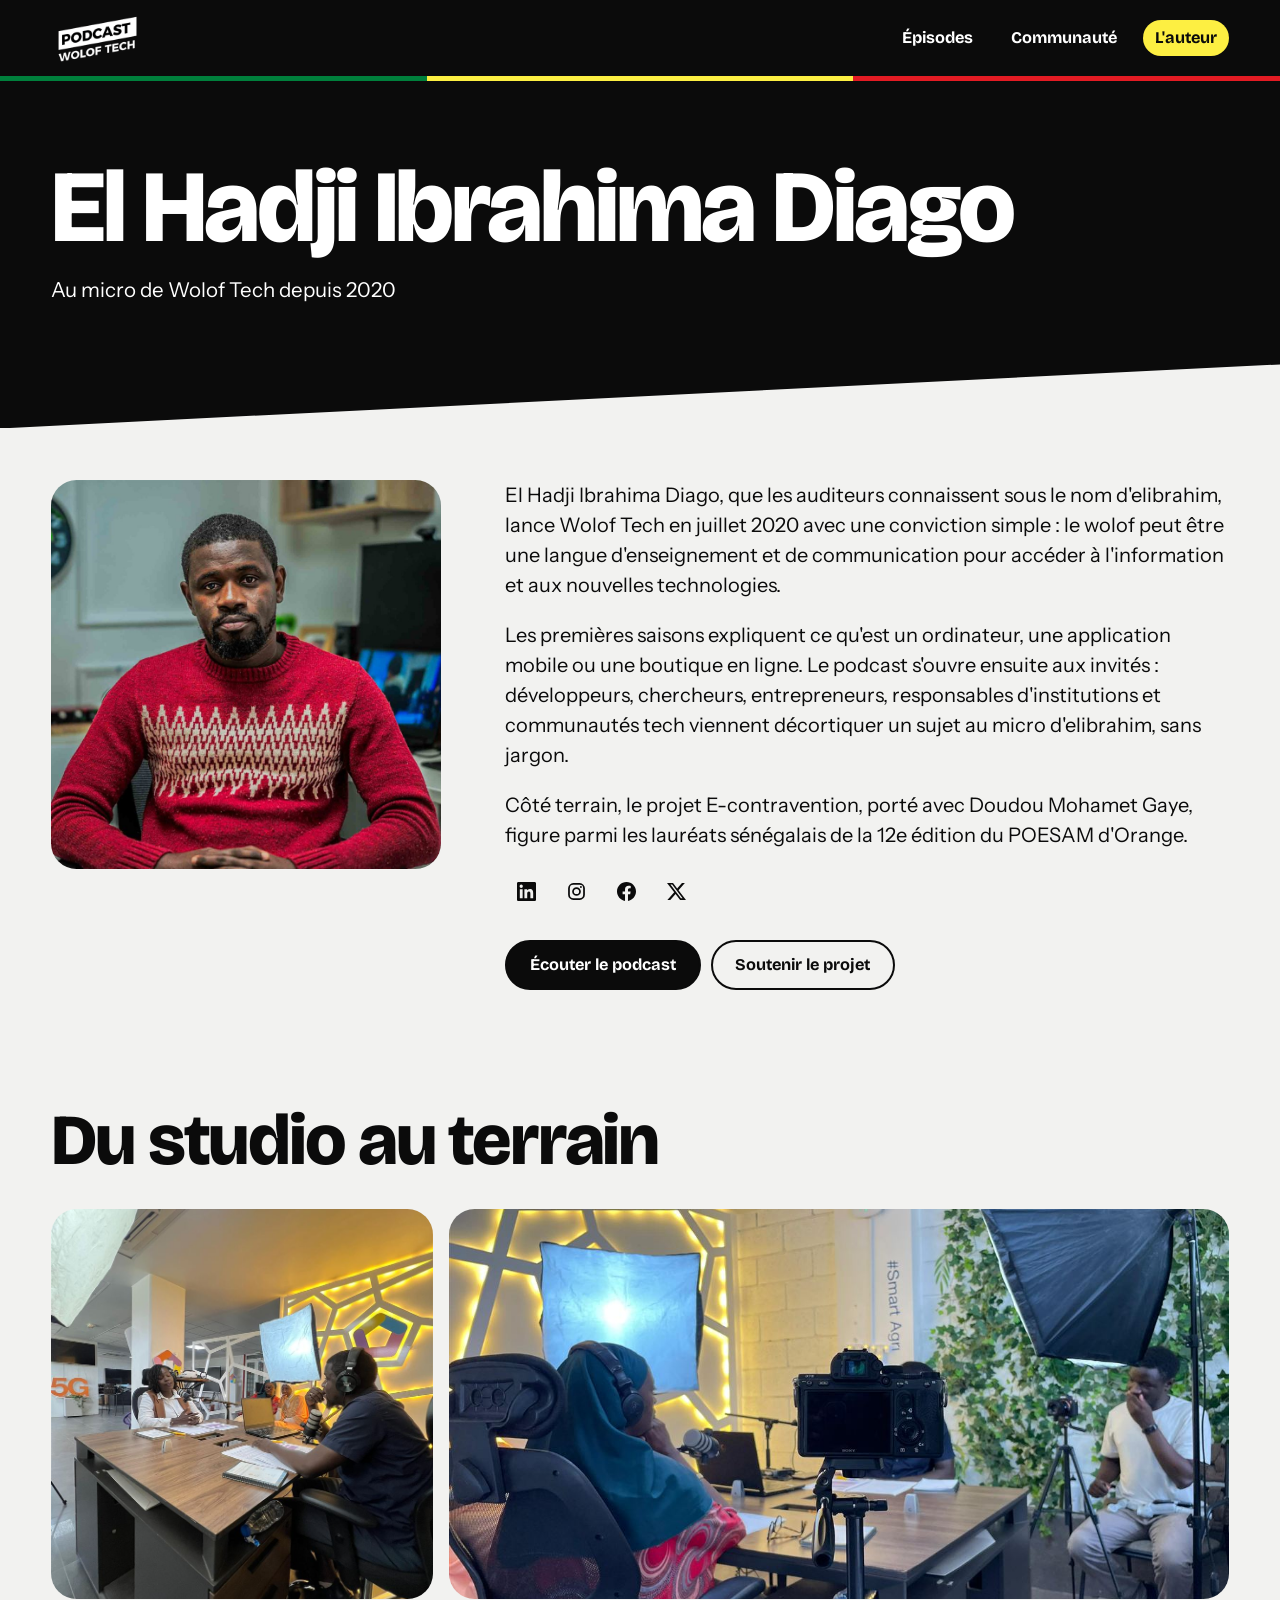
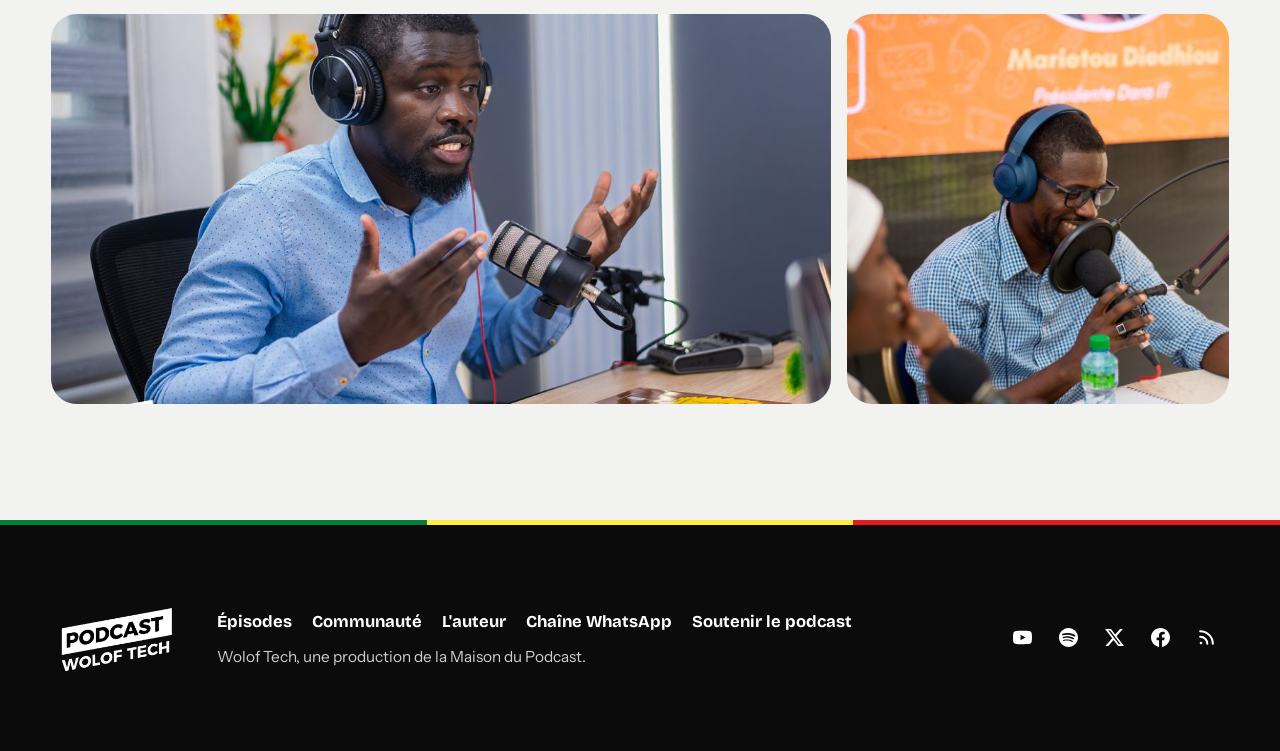
==== a-propos.html @ 33818857 "Premiere version du site Wolof Tech" ====
<!doctype html>
<html lang="fr">
<head>
<meta charset="utf-8">
<meta name="viewport" content="width=device-width, initial-scale=1">
<title>L'auteur | Wolof Tech</title>
<meta name="description" content="Le parcours d'El Hadji Ibrahima Diago, au micro de Wolof Tech depuis 2020.">
<meta name="theme-color" content="#0b0b0b">
<link rel="icon" type="image/png" href="assets/favicon.png">
<link rel="alternate" type="application/rss+xml" title="Wolof Tech" href="https://anchor.fm/s/2d912044/podcast/rss">
<link rel="preconnect" href="https://fonts.googleapis.com">
<link rel="preconnect" href="https://fonts.gstatic.com" crossorigin>
<link href="https://fonts.googleapis.com/css2?family=Bricolage+Grotesque:opsz,wght@12..96,500;12..96,700;12..96,800&family=Instrument+Sans:wght@400;500;600&display=swap" rel="stylesheet">
<link rel="stylesheet" href="assets/style.css">
</head>
<body data-page="auteur">
<div id="head"></div>
<main id="main"></main>
<div id="foot"></div>
<script src="data/episodes.js"></script>
<script src="data/saisons.js"></script>
<script src="data/invites.js"></script>
<script src="data/site.js"></script>
<script src="assets/app.js"></script>
</body>
</html>
---- assets/style.css ----
:root {
  --wine: #2a0b09;
  --wine-2: #3b1210;
  --wine-3: #5c2320;
  --red: #96180f;
  --saffron: #ffb400;
  --white: #fffdf9;
  --soft: #e3cdc6;
  --ink: #1d0706;
  --head: 'Bricolage Grotesque', 'Segoe UI', sans-serif;
  --text: 'Instrument Sans', 'Segoe UI', sans-serif;
  --gutter: clamp(16px, 4vw, 56px);
  --slant: clamp(24px, 5vw, 76px);
  --bar: 84px;
}

*, *::before, *::after { box-sizing: border-box; }
html { -webkit-text-size-adjust: 100%; scrollbar-color: var(--wine-3) var(--wine); }
body { margin: 0; background: var(--wine); color: var(--white); font: 400 1.0625rem/1.55 var(--text); overflow-x: hidden; }
body.has-player { padding-bottom: var(--bar); }
img { max-width: 100%; height: auto; display: block; }
a { color: inherit; }
button { font: inherit; color: inherit; cursor: pointer; }
p { margin: 0 0 1em; }
h1, h2, h3 { font-family: var(--head); margin: 0; font-weight: 800; letter-spacing: -0.03em; line-height: 0.98; text-wrap: balance; }
h1 { font-size: clamp(3rem, 10vw, 8.5rem); }
h2 { font-size: clamp(2.1rem, 5.6vw, 4.6rem); }
h3 { font-size: 1.2rem; font-weight: 700; letter-spacing: -0.015em; line-height: 1.15; text-wrap: pretty; }
:focus-visible { outline: 3px solid var(--saffron); outline-offset: 3px; }
.on-saffron :focus-visible { outline-color: var(--ink); }

.wrap { width: min(1320px, 100%); margin-inline: auto; padding-inline: var(--gutter); }
.block { padding-block: clamp(56px, 9vw, 120px); }
.soft { color: var(--soft); }
.visually-hidden { position: absolute; width: 1px; height: 1px; overflow: hidden; clip-path: inset(50%); white-space: nowrap; }
.skip { position: absolute; left: -999px; top: 0; background: var(--saffron); color: var(--ink); padding: 10px 16px; z-index: 60; }
.skip:focus { left: 8px; top: 8px; }
.tag { display: inline-block; padding: 0.2em 0.55em; border-radius: 4px; background: var(--saffron); color: var(--ink); font: 700 0.88rem/1.3 var(--head); text-decoration: none; }
a.tag:hover { background: var(--white); }
.tags { display: flex; flex-wrap: wrap; gap: 6px; }

.btn { display: inline-flex; align-items: center; justify-content: center; gap: 0.55em; min-height: 50px; padding: 0.5em 1.4em; border: 2px solid currentColor; border-radius: 999px; background: none; color: inherit; font: 700 1.02rem/1.1 var(--head); text-decoration: none; transition: background-color .18s, color .18s, border-color .18s; }
.btn:hover { background: var(--white); border-color: var(--white); color: var(--ink); }
.btn svg { width: 1.2em; height: 1.2em; flex: none; }
.btn-main { background: var(--saffron); border-color: var(--saffron); color: var(--ink); }
.btn-dark { background: var(--ink); border-color: var(--ink); color: var(--white); }
.btn-dark:hover { background: var(--red); border-color: var(--red); color: var(--white); }
.btn-row { display: flex; flex-wrap: wrap; gap: 10px; }

/* En-tête */
#head { display: contents; }
.site-head { position: sticky; top: 0; z-index: 30; background: var(--wine); }
.site-head .wrap { display: flex; align-items: center; justify-content: space-between; gap: 12px; min-height: 76px; }
.brand { flex: none; width: 92px; margin-block: -8px; }
.nav { display: flex; align-items: center; gap: clamp(2px, 1.5vw, 14px); }
.nav a { padding: 10px 12px; border-radius: 999px; font: 700 1.02rem/1 var(--head); text-decoration: none; transition: background-color .18s, color .18s; }
.nav a:hover { background: var(--white); color: var(--ink); }
.nav a[aria-current='page'] { background: var(--saffron); color: var(--ink); }

/* Accueil : texte à gauche, studio entier sur une plaque inclinée comme le bandeau du logo */
.hero { padding-block: clamp(26px, 4vw, 54px) clamp(96px, 10vw, 130px); overflow-x: clip; }
.hero .wrap { display: grid; grid-template-columns: minmax(0, 0.8fr) minmax(0, 1fr); gap: clamp(28px, 4vw, 64px); align-items: center; }
.hero h1 { font-size: clamp(3rem, 7.2vw, 6.6rem); }
.hero h1 em { font-style: normal; color: var(--saffron); }
.hero .lead { max-width: 30em; margin: clamp(14px, 1.8vw, 24px) 0 clamp(20px, 2.4vw, 30px); font-size: clamp(1.05rem, 1.5vw, 1.25rem); line-height: 1.42; color: var(--soft); }
.stage { position: relative; margin-bottom: 62px; }
.stage::before { content: ''; position: absolute; inset: -3% -2% -5% -3%; background: var(--saffron); border-radius: clamp(18px, 2.4vw, 34px); transform: rotate(-3.5deg); }
.stage > img { position: relative; width: 100%; aspect-ratio: 3 / 2; border-radius: clamp(16px, 2vw, 28px); }
.stage .topics { position: absolute; top: 14px; right: 14px; display: flex; flex-direction: column; align-items: flex-end; gap: 6px; }
.stage .topics span { padding: 0.3em 0.8em; border-radius: 999px; background: var(--ink); font: 600 0.88rem/1.2 var(--text); }
.stage .topics span:first-child { background: var(--saffron); color: var(--ink); }
.pill { position: absolute; right: -6px; bottom: -44px; display: flex; align-items: center; gap: 12px; width: min(330px, 62%); padding: 9px 20px 9px 9px; border-radius: 999px; background: var(--white); color: var(--ink); box-shadow: 0 14px 34px rgba(0, 0, 0, 0.35); }
.pill .play-big { width: 56px; height: 56px; background: var(--red); color: var(--white); }
.pill .play-big:hover { background: var(--ink); }
.pill .play-big svg { width: 22px; height: 22px; }
.pill .wave { flex: 1; min-width: 0; height: 40px; }
.pill .wave .bars { color: rgba(29, 7, 6, 0.28); }
.pill .wave .bars.on { color: var(--red); }
.guest-card { position: absolute; left: -10px; bottom: -58px; display: flex; align-items: center; gap: 12px; width: min(290px, 56%); padding: 10px 16px 10px 10px; border-radius: 18px; background: var(--white); color: var(--ink); box-shadow: 0 14px 34px rgba(0, 0, 0, 0.35); text-decoration: none; }
.guest-card img { flex: none; width: 58px; height: 58px; border-radius: 50%; object-fit: cover; }
.guest-card b { display: block; font: 800 1.04rem/1.15 var(--head); letter-spacing: -0.015em; }
.guest-card span { display: block; font-size: 0.88rem; line-height: 1.25; color: #5a3b36; }
.guest-card u { color: var(--red); font-size: 0.88rem; font-weight: 600; }

/* Barre des plateformes */
.platforms { position: relative; z-index: 2; margin-top: -58px; display: flex; flex-wrap: wrap; align-items: center; justify-content: space-between; gap: 10px 28px; padding: 16px clamp(18px, 3vw, 36px); border-radius: 22px; background: var(--white); color: var(--ink); box-shadow: 0 18px 40px rgba(0, 0, 0, 0.3); }
.platforms p { margin: 0; font: 700 1.08rem/1.2 var(--head); letter-spacing: -0.01em; }
.platforms div { display: flex; flex-wrap: wrap; gap: 4px clamp(10px, 2.4vw, 30px); }
.platforms a { display: inline-flex; align-items: center; gap: 0.5em; min-height: 44px; padding-inline: 8px; border-radius: 10px; font: 700 1.05rem/1 var(--head); text-decoration: none; transition: color .15s; }
.platforms a:hover { color: var(--red); }
.platforms svg { width: 1.3em; height: 1.3em; }

/* Dernier épisode : teaser vertical et détails */
.latest { display: grid; grid-template-columns: minmax(200px, 300px) minmax(0, 1fr); gap: clamp(24px, 5vw, 70px); align-items: center; }
.latest.wide { grid-template-columns: minmax(0, 1.1fr) minmax(0, 1fr); }
.latest h2 { font-size: clamp(1.9rem, 4.2vw, 3.5rem); margin-top: 8px; }
.latest .kicker { color: var(--saffron); font-weight: 600; }
.latest p.sum { max-width: 36em; margin: 16px 0 0; color: var(--soft); }
.latest .tags { margin-top: 16px; }
.latest .btn-row { margin-top: 24px; }
.latest .wave { margin-top: 22px; max-width: 620px; }
.teaser { position: relative; overflow: hidden; border-radius: clamp(16px, 2vw, 26px); background: #000; aspect-ratio: 9 / 16; box-shadow: 14px 14px 0 var(--red); }
.latest.wide .teaser { aspect-ratio: 16 / 9; }
.teaser iframe, .teaser > button { position: absolute; inset: 0; width: 100%; height: 100%; border: 0; padding: 0; background: none; }
.teaser img { width: 100%; height: 100%; object-fit: cover; transition: transform .35s; }
.teaser > button:hover img { transform: scale(1.04); }
.teaser .play-big { position: absolute; left: 50%; top: 50%; margin: -34px 0 0 -34px; }
.teaser .badge { position: absolute; left: 12px; top: 12px; padding: 0.25em 0.7em; border-radius: 999px; background: var(--saffron); color: var(--ink); font: 700 0.9rem/1.3 var(--head); }

/* Cartes vidéo, avec la miniature YouTube */
.thumb { position: relative; display: block; width: 100%; aspect-ratio: 16 / 9; padding: 0; border: 0; overflow: hidden; border-radius: clamp(12px, 1.4vw, 18px); background: var(--wine-2); }
.thumb img { width: 100%; height: 100%; object-fit: cover; transition: transform .3s; }
.thumb:hover img { transform: scale(1.05); }
/* Le bouton reste dans un coin pour ne pas cacher le titre incrusté dans la miniature */
.thumb .go { position: absolute; left: 10px; bottom: 10px; display: grid; place-items: center; width: 48px; height: 48px; border-radius: 50%; background: var(--saffron); color: var(--ink); transition: transform .18s; }
.thumb:hover .go { transform: scale(1.1); }
.thumb .go svg { width: 20px; height: 20px; fill: currentColor; margin-left: 2px; }
.thumb .dur { position: absolute; right: 8px; bottom: 8px; padding: 2px 7px; border-radius: 5px; background: rgba(29, 7, 6, 0.88); color: var(--white); font-size: 0.84rem; font-weight: 600; font-variant-numeric: tabular-nums; }
.vid-grid { display: grid; grid-template-columns: repeat(auto-fill, minmax(min(100%, 340px), 1fr)); gap: 32px clamp(14px, 2vw, 24px); }
.vid-card { display: flex; flex-direction: column; min-width: 0; }
.vid-card .where { margin-top: 13px; color: var(--saffron); font-size: 0.93rem; font-weight: 600; }
.vid-card h3 { margin-top: 3px; }
.vid-card h3 a { text-decoration: none; }
.vid-card h3 a:hover { text-decoration: underline; }
.vid-card .foot { display: flex; align-items: center; justify-content: space-between; gap: 10px; margin-top: 8px; color: var(--soft); font-size: 0.97rem; }
.mini { flex: none; display: grid; place-items: center; width: 44px; height: 44px; border: 2px solid var(--wine-3); border-radius: 50%; background: none; color: var(--white); transition: background-color .15s, color .15s, border-color .15s; }
.mini:hover, .mini[data-state='true'] { background: var(--saffron); border-color: var(--saffron); color: var(--ink); }
.mini svg { width: 16px; height: 16px; fill: currentColor; }
.mini-label { display: inline-flex; align-items: center; gap: 8px; font-size: 0.93rem; }

/* Diaporama de photos */
.gallery-head { display: flex; flex-wrap: wrap; align-items: end; justify-content: space-between; gap: 16px; margin-bottom: clamp(20px, 3vw, 34px); }
.arrows { display: flex; gap: 8px; }
.arrow { display: grid; place-items: center; width: 54px; height: 54px; border: 2px solid currentColor; border-radius: 50%; background: none; color: inherit; transition: background-color .15s, color .15s, opacity .15s; }
.arrow:hover:not(:disabled) { background: var(--ink); color: var(--saffron); border-color: var(--ink); }
.arrow:disabled { opacity: 0.32; cursor: default; }
.arrow svg { width: 22px; height: 22px; }
.track { display: flex; gap: clamp(8px, 1.2vw, 16px); overflow-x: auto; scroll-snap-type: x mandatory; scroll-behavior: smooth; scrollbar-width: none; padding-inline: max(var(--gutter), calc((100vw - 1320px) / 2 + var(--gutter))); scroll-padding-inline: max(var(--gutter), calc((100vw - 1320px) / 2 + var(--gutter))); }
.track::-webkit-scrollbar { display: none; }
.track img { flex: none; height: clamp(260px, 36vw, 480px); width: auto; border-radius: clamp(14px, 2vw, 26px); scroll-snap-align: start; background: rgba(29, 7, 6, 0.12); }

/* Bandeau sombre pour s'abonner */
.join { display: grid; grid-template-columns: minmax(0, 1.15fr) minmax(0, 0.85fr); align-items: stretch; overflow: hidden; border-radius: clamp(20px, 3vw, 38px); background: var(--ink); }
.join .txt { padding: clamp(28px, 5vw, 66px); }
.join h2 { font-size: clamp(1.9rem, 4.2vw, 3.5rem); }
.join p { margin: 14px 0 24px; color: var(--soft); max-width: 30em; }
.join img { width: 100%; height: 100%; object-fit: cover; object-position: 50% 25%; min-height: 240px; }

/* Fenêtre vidéo */
.watch { width: min(1100px, 94vw); padding: 0; border: 0; border-radius: 16px; background: #000; color: var(--white); overflow: visible; }
.watch.tall { width: min(400px, 90vw); }
.watch::backdrop { background: rgba(29, 7, 6, 0.86); }
.watch .frame { aspect-ratio: 16 / 9; border-radius: 16px; overflow: hidden; }
.watch.tall .frame { aspect-ratio: 9 / 16; max-height: 84vh; margin-inline: auto; }
.watch iframe { display: block; width: 100%; height: 100%; border: 0; }
.watch .shut { position: absolute; right: 8px; top: -56px; display: grid; place-items: center; width: 48px; height: 48px; border: 0; border-radius: 50%; background: var(--saffron); color: var(--ink); }
.watch .shut svg { width: 20px; height: 20px; }

.now { display: grid; grid-template-columns: auto minmax(0, 1fr); gap: 10px 18px; align-items: center; }
.now .play-big { grid-row: span 2; }
.now a { font: 700 clamp(1.02rem, 1.8vw, 1.25rem)/1.2 var(--head); letter-spacing: -0.01em; text-decoration: none; text-wrap: pretty; }
.now a:hover { text-decoration: underline; }
.now small { display: block; margin-bottom: 3px; color: var(--saffron); font: 600 0.95rem/1.2 var(--text); }

.play-big { display: grid; place-items: center; width: 68px; height: 68px; flex: none; border: 0; border-radius: 50%; background: var(--saffron); color: var(--ink); transition: background-color .18s, transform .18s; }
.play-big:hover { background: var(--white); transform: scale(1.06); }
.play-big svg { width: 28px; height: 28px; fill: currentColor; }

/* Onde sonore : elle sert de barre de lecture */
.wave { position: relative; height: 54px; width: 100%; }
.wave .bars { position: absolute; inset: 0; display: flex; align-items: center; gap: 2px; color: rgba(255, 253, 249, 0.36); }
.wave .bars.on { color: var(--saffron); clip-path: inset(0 100% 0 0); }
.wave i { flex: 1 1 0; min-width: 1px; border-radius: 2px; background: currentColor; height: var(--h); }
.wave input { position: absolute; inset: 0; width: 100%; height: 100%; margin: 0; opacity: 0; cursor: pointer; }
.wave:has(input:focus-visible) { outline: 3px solid var(--saffron); outline-offset: 3px; }
.wave.playing .bars i { animation: pulse 1.1s ease-in-out infinite alternate; animation-delay: calc(var(--i) * -70ms); }
@keyframes pulse { to { transform: scaleY(0.72); } }

/* Bloc safran */
.on-saffron { background: var(--saffron); color: var(--ink); }
.facts { padding-block: clamp(56px, 8vw, 100px) clamp(30px, 4vw, 50px); }
.facts .count { max-width: 15em; font: 800 clamp(2.3rem, 7vw, 6rem)/0.98 var(--head); letter-spacing: -0.035em; text-wrap: balance; margin: 0; }
.facts .why { max-width: 38em; margin: clamp(22px, 3vw, 36px) 0 0; font-size: clamp(1.1rem, 1.8vw, 1.32rem); line-height: 1.4; font-weight: 500; }

/* Grille de photos du studio */
.mosaic { display: grid; grid-template-columns: repeat(12, minmax(0, 1fr)); gap: clamp(8px, 1.2vw, 16px); }
.mosaic img { width: 100%; height: 100%; object-fit: cover; border-radius: clamp(14px, 2vw, 28px); background: var(--wine-2); }
.mosaic .a { grid-column: span 7; aspect-ratio: 3 / 2; }
.mosaic .b { grid-column: span 5; aspect-ratio: 5 / 4.28; }
.mosaic .c { grid-column: span 4; aspect-ratio: 1; }
.mosaic .d { grid-column: span 8; aspect-ratio: 2 / 1; }
.pull-up { margin-top: calc(-1 * clamp(40px, 7vw, 90px)); position: relative; }

.head-row { display: flex; flex-wrap: wrap; align-items: end; justify-content: space-between; gap: 18px; margin-bottom: clamp(26px, 4vw, 48px); }

/* Cartes d'épisodes */
.ep-grid { display: grid; grid-template-columns: repeat(auto-fill, minmax(min(100%, 270px), 1fr)); gap: 34px clamp(14px, 2vw, 24px); }
.ep-card { position: relative; display: flex; flex-direction: column; min-width: 0; }
.ep-card .cover { position: relative; overflow: hidden; border-radius: clamp(12px, 1.6vw, 22px); background: var(--wine-2); }
.ep-card .cover img { width: 100%; aspect-ratio: 1; object-fit: cover; transition: transform .35s; }
.ep-card:hover .cover img { transform: scale(1.04); }
.ep-card .play-big { position: absolute; right: 12px; bottom: 12px; z-index: 2; width: 54px; height: 54px; }
.ep-card .play-big svg { width: 22px; height: 22px; }
.ep-card .where { margin-top: 13px; color: var(--saffron); font-size: 0.93rem; font-weight: 600; }
.ep-card h3 { margin-top: 3px; }
.ep-card h3 a { text-decoration: none; }
.ep-card h3 a::after { content: ''; position: absolute; inset: 0; }
.ep-card h3 a:hover { text-decoration: underline; }
.ep-card .who { margin: 7px 0 0; color: var(--soft); font-size: 0.97rem; }

/* Index des saisons */
.index { display: grid; grid-template-columns: repeat(2, minmax(0, 1fr)); column-gap: clamp(24px, 5vw, 72px); list-style: none; margin: 0; padding: 0; }
.index a { display: grid; grid-template-columns: 2.1em minmax(0, 1fr) auto; gap: 14px; align-items: baseline; padding-block: 15px; border-top: 2px solid var(--wine-3); text-decoration: none; transition: color .15s, padding-left .15s; }
.index a:hover { color: var(--saffron); padding-left: 8px; }
.index b { font: 800 clamp(1.5rem, 3vw, 2.3rem)/1 var(--head); color: var(--saffron); letter-spacing: -0.03em; }
.index .t { font: 700 clamp(1.05rem, 1.7vw, 1.3rem)/1.15 var(--head); letter-spacing: -0.015em; }
.index .n { color: var(--soft); font-size: 0.93rem; white-space: nowrap; }

/* Deux colonnes photo et texte */
.duo { display: grid; grid-template-columns: repeat(2, minmax(0, 1fr)); gap: clamp(26px, 5vw, 76px); align-items: center; }
.duo .photo { width: 100%; aspect-ratio: 5 / 4; object-fit: cover; border-radius: clamp(14px, 2vw, 28px); background: var(--wine-2); }
.duo h2 { margin-bottom: 0.45em; }
.chips { display: flex; flex-wrap: wrap; gap: 8px; }
.chip { display: inline-flex; align-items: center; gap: 0.45em; min-height: 42px; padding: 0.3em 0.95em; border: 2px solid var(--wine-3); border-radius: 999px; background: none; color: var(--white); font: 600 0.94rem/1.15 var(--text); text-decoration: none; transition: background-color .15s, border-color .15s, color .15s; }
.chip:hover { border-color: var(--saffron); }
.chip[aria-pressed='true'] { background: var(--saffron); border-color: var(--saffron); color: var(--ink); }
.chip small { font-size: 0.85em; opacity: 0.78; }
.duo .chips { margin-block: 20px 26px; }

/* Bloc blanc, comme le bandeau du logo */
.listen { background: var(--white); color: var(--ink); }
.listen .wrap { display: flex; flex-wrap: wrap; align-items: center; justify-content: space-between; gap: 22px; padding-block: clamp(38px, 6vw, 72px); }
.listen .btn:hover { background: var(--ink); border-color: var(--ink); color: var(--white); }

/* Pages intérieures */
.page-hero { position: relative; isolation: isolate; background: var(--red); clip-path: polygon(0 0, 100% 0, 100% calc(100% - var(--slant)), 0 100%); }
.page-hero .wrap { padding-block: clamp(36px, 6vw, 80px) calc(var(--slant) + clamp(30px, 5vw, 60px)); }
.page-hero h1 { font-size: clamp(2.6rem, 8vw, 6.6rem); max-width: 11em; }
.page-hero .lead { max-width: 34em; margin: 1.1rem 0 0; font-size: clamp(1.08rem, 1.7vw, 1.28rem); line-height: 1.4; }
.page-hero.with-photo > img { position: absolute; inset: 0; width: 100%; height: 100%; object-fit: cover; z-index: -2; }
.page-hero.with-photo::before { content: ''; position: absolute; inset: 0; z-index: -1; background: linear-gradient(90deg, rgba(42, 11, 9, 0.94) 0%, rgba(42, 11, 9, 0.74) 52%, rgba(42, 11, 9, 0.22) 100%); }
.tools { position: sticky; top: 76px; z-index: 20; background: var(--wine); padding-block: 12px; }
.tools .line { display: flex; flex-wrap: wrap; gap: 10px; }
.search, .jump { min-height: 50px; border: 2px solid var(--wine-3); border-radius: 999px; background: var(--wine-2); color: var(--white); font: 500 1rem var(--text); }
.search { flex: 1 1 260px; width: 100%; padding: 0 20px; }
.search::placeholder { color: var(--soft); }
.jump { padding: 0 16px; }
.search:focus, .jump:focus { border-color: var(--saffron); outline: none; }
.scroll-chips { flex-wrap: nowrap; overflow-x: auto; margin-top: 10px; padding-bottom: 4px; scrollbar-width: thin; scrollbar-color: var(--wine-3) transparent; }
.scroll-chips .chip { flex: none; }

/* Saisons */
.season { border-top: 2px solid var(--wine-3); scroll-margin-top: 160px; }
.season > summary { display: grid; grid-template-columns: clamp(3.6rem, 9.4vw, 7.2rem) minmax(0, 1fr) auto; gap: 8px clamp(14px, 3vw, 34px); align-items: start; padding-block: clamp(20px, 3vw, 34px); list-style: none; cursor: pointer; }
.season > summary::-webkit-details-marker { display: none; }
.season .num { font: 800 clamp(2.6rem, 7vw, 5.4rem)/0.85 var(--head); letter-spacing: -0.04em; color: var(--saffron); }
.season h2 { font-size: clamp(1.45rem, 3.4vw, 2.6rem); }
.season .count { margin: 0 0 6px; color: var(--soft); font-size: 0.95rem; font-weight: 500; }
.season .desc { max-width: 44em; margin: 10px 0 0; color: var(--soft); }
.season .caret { width: 30px; height: 30px; margin-top: 4px; transition: transform .2s; }
.season[open] .caret { transform: rotate(180deg); }
.sponsors { display: flex; flex-wrap: wrap; align-items: center; gap: 8px; margin: 14px 0 0; font-weight: 600; }
.ep-list { list-style: none; margin: 0 0 34px; padding: 0; }
.ep-row { display: grid; grid-template-columns: clamp(170px, 20vw, 250px) minmax(0, 1fr) auto; gap: clamp(12px, 2vw, 24px); align-items: center; padding: 11px 12px; border-radius: 16px; transition: background-color .15s; }
.ep-row:hover { background: var(--wine-2); }
.ep-row .where { color: var(--saffron); font-size: 0.9rem; font-weight: 600; }
.ep-row h3 { margin-block: 2px 7px; font-size: clamp(1.08rem, 1.5vw, 1.25rem); }
.ep-row h3 a { text-decoration: none; }
.ep-row h3 a:hover { text-decoration: underline; }
.ep-row .side-info { display: flex; align-items: center; gap: 14px; color: var(--soft); font-size: 0.93rem; white-space: nowrap; }
.empty { padding: 44px 0; color: var(--soft); }

/* Page d'un épisode : la vidéo d'abord, l'audio juste en dessous */
.ep-title { padding-block: clamp(22px, 3vw, 40px) clamp(18px, 2.4vw, 28px); }
.ep-title .where { display: inline-block; margin-bottom: 10px; color: var(--saffron); font-weight: 600; text-underline-offset: 3px; }
.ep-title h1 { max-width: 19em; font-size: clamp(1.95rem, 4.4vw, 3.8rem); line-height: 1.02; }
.ep-title .tags { margin-top: 14px; }
.ep-video { position: relative; }
.ep-video .video { border-radius: clamp(14px, 2vw, 28px); box-shadow: 0 24px 60px rgba(0, 0, 0, 0.4); }
.audio-strip { display: grid; grid-template-columns: auto minmax(0, 1fr); gap: 8px 18px; align-items: center; margin-top: clamp(16px, 2vw, 24px); padding: clamp(14px, 2vw, 22px); border-radius: clamp(14px, 2vw, 24px); background: var(--wine-2); }
.audio-strip > p { grid-column: 1 / -1; display: flex; flex-wrap: wrap; justify-content: space-between; gap: 4px 18px; margin: 0; font: 700 1.05rem/1.2 var(--head); }
.audio-strip .ep-links { margin: 0; font: 500 0.95rem/1.3 var(--text); }
.main-player { display: contents; }
.main-player .wave .bars { color: rgba(255, 253, 249, 0.42); }
.audio-strip .wave { min-width: 0; }
.audio-strip .wave .bars.on { color: var(--saffron); }
.main-player .time { grid-column: 2; font-size: 0.95rem; font-variant-numeric: tabular-nums; font-weight: 600; }
.ep-links { display: flex; flex-wrap: wrap; gap: 8px 18px; margin-top: 12px; }
.ep-links a { font-weight: 600; text-underline-offset: 3px; }
.ep-layout { display: grid; grid-template-columns: minmax(0, 1.7fr) minmax(0, 1fr); gap: clamp(30px, 5vw, 72px); align-items: start; }
.video { position: relative; aspect-ratio: 16 / 9; overflow: hidden; border-radius: clamp(12px, 1.6vw, 22px); background: #000; }
.video iframe, .video > button { position: absolute; inset: 0; width: 100%; height: 100%; border: 0; }
.video > button { padding: 0; background: none; }
.video img { width: 100%; height: 100%; object-fit: cover; transition: transform .35s; }
.video > button:hover img { transform: scale(1.03); }
.video .play-big { position: absolute; left: clamp(12px, 2vw, 26px); bottom: clamp(12px, 2vw, 26px); width: clamp(58px, 7vw, 88px); height: clamp(58px, 7vw, 88px); }
.ep-text { margin-top: 40px; max-width: 42em; }
.ep-text h2, .side h2 { font-size: 1.55rem; line-height: 1.1; margin-bottom: 14px; }
.ep-text p { margin-bottom: 0.75em; overflow-wrap: anywhere; }
.ep-text a { color: var(--saffron); }
.ep-text summary { padding-block: 8px; color: var(--saffron); font-weight: 600; cursor: pointer; }
.side > * + * { margin-top: 38px; }
.side h2 a { text-underline-offset: 4px; text-decoration-thickness: 2px; }
.next { display: block; padding: 15px 0; border-top: 2px solid var(--wine-3); text-decoration: none; font: 700 1.05rem/1.2 var(--head); letter-spacing: -0.01em; }
.next:hover { color: var(--saffron); }
.next small { display: block; margin-bottom: 3px; color: var(--soft); font: 500 0.9rem/1.2 var(--text); letter-spacing: 0; }

/* Communauté */
.people-sec { padding-top: clamp(38px, 5vw, 60px); scroll-margin-top: 170px; }
.people-sec h2 { display: flex; align-items: baseline; flex-wrap: wrap; gap: 0 0.35em; font-size: clamp(1.6rem, 3.8vw, 3rem); margin-bottom: 18px; }
.people-sec h2 span { color: var(--saffron); }
.people { display: grid; grid-template-columns: repeat(auto-fill, minmax(min(100%, 330px), 1fr)); column-gap: clamp(20px, 3vw, 44px); }
.person { display: grid; grid-template-columns: 52px minmax(0, 1fr); gap: 3px 14px; padding-block: 17px; border-top: 2px solid var(--wine-3); scroll-margin-top: 170px; }
.person:target { background: var(--wine-2); box-shadow: 0 0 0 10px var(--wine-2); border-radius: 2px; }
.avatar { grid-row: span 3; display: grid; place-items: center; width: 52px; height: 52px; border-radius: 50%; background: var(--wine-3); font: 800 1.06rem/1 var(--head); letter-spacing: -0.02em; }
.person .role { margin: 3px 0 0; color: var(--soft); font-size: 0.96rem; line-height: 1.3; }
.person .links { display: flex; flex-wrap: wrap; align-items: center; gap: 5px; margin-top: 9px; }
.social { display: grid; place-items: center; width: 44px; height: 44px; border-radius: 50%; color: var(--white); transition: background-color .15s, color .15s; }
.social:hover { background: var(--saffron); color: var(--ink); }
.social svg { width: 19px; height: 19px; }
.ep-pill { display: inline-flex; align-items: center; min-height: 32px; padding: 0 10px; border-radius: 999px; background: var(--wine-2); color: var(--saffron); font: 600 0.85rem/1 var(--text); text-decoration: none; white-space: nowrap; }
.ep-pill:hover { background: var(--saffron); color: var(--ink); }
.side .person { padding-block: 14px; }

/* Auteur */
.bio { font-size: clamp(1.1rem, 1.6vw, 1.25rem); line-height: 1.5; }
.bio-photo { width: 100%; aspect-ratio: 1; object-fit: cover; border-radius: clamp(14px, 2vw, 28px); }
.bio-socials { display: flex; gap: 6px; margin-block: 18px 26px; }

/* Lecteur fixe */
.player { position: fixed; inset: auto 0 0; z-index: 40; height: var(--bar); background: var(--ink); box-shadow: 0 -10px 34px rgba(0, 0, 0, 0.34); }
.player[hidden] { display: none; }
.player > .range { position: absolute; left: 0; right: 0; top: -8px; width: 100%; height: 16px; margin: 0; accent-color: var(--saffron); cursor: pointer; background: none; }
.player .wrap { display: flex; align-items: center; gap: 12px; height: 100%; }
.player img { flex: none; width: 54px; height: 54px; border-radius: 9px; object-fit: cover; }
.player .what { flex: 1; min-width: 0; }
.player .what a { display: block; overflow: hidden; white-space: nowrap; text-overflow: ellipsis; font: 700 1.02rem/1.25 var(--head); text-decoration: none; }
.player .what a:hover { text-decoration: underline; }
.player .sub { display: block; overflow: hidden; white-space: nowrap; text-overflow: ellipsis; color: var(--soft); font-size: 0.9rem; font-variant-numeric: tabular-nums; }
.player .ctl { flex: none; min-width: 44px; min-height: 44px; border: 0; border-radius: 999px; background: none; font: 600 0.92rem var(--text); transition: background-color .15s; }
.player .ctl:hover { background: var(--wine-3); }
.player .ctl svg { display: block; width: 20px; height: 20px; margin: auto; }
.player .play-big { width: 54px; height: 54px; }
.player .play-big svg { width: 22px; height: 22px; }

/* Pied de page */
.site-foot { background: var(--ink); }
.site-foot .wrap { display: grid; grid-template-columns: 130px minmax(0, 1fr) auto; gap: clamp(18px, 3vw, 36px); align-items: center; padding-block: clamp(30px, 4vw, 48px); }
.foot-links { display: flex; flex-wrap: wrap; gap: 4px 20px; margin: 0 0 8px; padding: 0; list-style: none; }
.foot-links a { display: inline-block; padding-block: 5px; font: 700 1.04rem/1.2 var(--head); text-decoration: none; }
.foot-links a:hover { color: var(--saffron); }
.site-foot p { margin: 0; color: var(--soft); font-size: 0.96rem; }
.site-foot .socials { display: flex; flex-wrap: wrap; gap: 2px; }

@media (max-width: 900px) {
  .duo, .ep-layout, .hero .wrap { grid-template-columns: minmax(0, 1fr); }
  .index { grid-template-columns: minmax(0, 1fr); }
  .site-foot .wrap { grid-template-columns: 96px minmax(0, 1fr); }
  .site-foot .socials { grid-column: 1 / -1; }
}
@media (max-width: 640px) {
  :root { --bar: 72px; }
  .brand { width: 74px; }
  .site-head .wrap { min-height: 64px; gap: 6px; }
  .nav { gap: 0; }
  .nav a { padding: 9px 9px; font-size: 0.93rem; }
  .wave i:nth-child(n + 56) { display: none; }
  .hero h1 { font-size: clamp(3rem, 17vw, 5.4rem); }
  .pill { right: 4px; bottom: -30px; width: 70%; }
  .pill .play-big { width: 48px; height: 48px; }
  .stage { margin-bottom: 40px; }
  .stage .topics { display: none; }
  .guest-card { display: none; }
  .latest, .latest.wide { grid-template-columns: minmax(0, 1fr); }
  .teaser { width: min(70%, 260px); box-shadow: 10px 10px 0 var(--red); }
  .latest.wide .teaser { width: 100%; }
  .platforms { margin-top: -74px; }
  .join { grid-template-columns: minmax(0, 1fr); }
  .join img { max-height: 280px; }
  .ep-row .thumb { width: 100%; }
  .ep-row { grid-template-columns: minmax(0, 1fr); gap: 10px; }
  .ep-row .side-info { justify-content: space-between; }
  .tools { position: static; }
  .mosaic .a, .mosaic .b, .mosaic .c, .mosaic .d { grid-column: span 12; aspect-ratio: 3 / 2; }
  .season > summary { grid-template-columns: minmax(0, 1fr) auto; }
  .season .num { grid-column: 1 / -1; }
  .ep-row { padding-inline: 0; }
  .main-player .time { display: none; }
  .player .skip15, .player .rate { display: none; }
  .player img { width: 44px; height: 44px; }
  .bio-photo { max-width: 240px; }
}
@media (prefers-reduced-motion: reduce) {
  * { transition: none !important; animation: none !important; }
}


/* ==========================================================================
   Version Sénégal : noir et blanc, fond blanc tirant vers le gris clair,
   avec le vert, le jaune et le rouge du drapeau en accents.
   ========================================================================== */
:root {
  --wine: #f2f2f0;
  --wine-2: #ffffff;
  --wine-3: #d5d5d2;
  --red: #e31b23;
  --saffron: #fdef42;
  --green: #00803c;
  --white: #ffffff;
  --soft: #565653;
  --ink: #0b0b0b;
  --flag: linear-gradient(90deg, var(--green) 0 33.33%, var(--saffron) 33.33% 66.66%, var(--red) 66.66%);
}
html { scrollbar-color: #9a9a97 var(--wine); }
body { color: var(--ink); }
:focus-visible { outline-color: var(--green); }
.on-saffron :focus-visible, .site-head :focus-visible, .site-foot :focus-visible, .player :focus-visible, .join :focus-visible, .page-hero :focus-visible { outline-color: var(--saffron); }

/* Zones noires : le texte passe en blanc */
.site-head, .site-foot, .player, .join, .page-hero, .on-saffron { --soft: #cfcfcc; background: var(--ink); color: var(--white); }
.page-hero.with-photo::before { background: linear-gradient(90deg, rgba(11, 11, 11, 0.94) 0%, rgba(11, 11, 11, 0.74) 52%, rgba(11, 11, 11, 0.2) 100%); }

/* Le drapeau, fil conducteur de toutes les pages */
.site-head { box-shadow: none; }
.site-head::after { content: ''; display: block; height: 5px; background: var(--flag); }
.site-foot::before { content: ''; display: block; height: 5px; background: var(--flag); }
.tools { top: 81px; }

/* Boutons */
.btn:hover { background: var(--ink); border-color: var(--ink); color: var(--white); }
.btn-main { background: var(--ink); border-color: var(--ink); color: var(--white); }
.btn-main:hover { background: var(--green); border-color: var(--green); color: var(--white); }
.join .btn:hover, .on-saffron .btn:hover { background: var(--white); border-color: var(--white); color: var(--ink); }
.join .btn-main { background: var(--saffron); border-color: var(--saffron); color: var(--ink); }
.play-big { background: var(--ink); color: var(--white); }
.play-big:hover { background: var(--green); color: var(--white); }
.player .play-big, .teaser .play-big, .video .play-big { background: var(--saffron); color: var(--ink); }
.player .play-big:hover, .teaser .play-big:hover, .video .play-big:hover { background: var(--white); color: var(--ink); }
.pill .play-big { background: var(--red); color: var(--white); }
a.tag:hover { background: var(--ink); color: var(--white); }

/* Haut de l'accueil : la plaque reprend les trois bandes du drapeau */
.hero h1 em { color: inherit; padding-bottom: 0.06em; background: var(--flag) 0 100% / 100% 0.1em no-repeat; }
.stage::before { background: var(--flag); }
.stage .topics span { color: var(--white); }
.stage .topics span:first-child { background: var(--saffron); }
.stage .topics span:nth-child(2) { background: var(--green); }
.stage .topics span:nth-child(3) { background: var(--red); }
.guest-card span { color: var(--soft); }
.guest-card, .pill, .platforms { box-shadow: 0 14px 34px rgba(0, 0, 0, 0.16); }
.platforms a:hover { color: var(--green); }

/* Onde sonore */
.wave .bars, .main-player .wave .bars { color: rgba(11, 11, 11, 0.26); }
.wave .bars.on, .audio-strip .wave .bars.on { color: var(--green); }
.pill .wave .bars { color: rgba(11, 11, 11, 0.26); }
.pill .wave .bars.on { color: var(--red); }
.wave:has(input:focus-visible) { outline-color: var(--green); }
.player > .range { accent-color: var(--saffron); }
.player .ctl:hover { background: #333; }

/* Textes d'accent lisibles sur fond clair */
.where, .ep-row .where, .vid-card .where, .ep-card .where, .latest .kicker, .ep-title .where, .now small { color: var(--green); }
.ep-text a, .ep-text summary { color: var(--green); }
.next:hover, .index a:hover, .foot-links a:hover { color: var(--green); }
.site-foot .foot-links a:hover { color: var(--saffron); }
.teaser { box-shadow: 14px 14px 0 var(--green); }
.teaser .badge { background: var(--saffron); }

/* Numéros et initiales en alternance vert, jaune, rouge */
.index li:nth-child(3n + 1) b { color: var(--green); }
.index li:nth-child(3n + 2) b { color: var(--ink); background: linear-gradient(transparent 58%, var(--saffron) 58%); }
.index li:nth-child(3n) b { color: var(--red); }
.season:nth-of-type(3n + 1) .num { color: var(--green); }
.season:nth-of-type(3n + 2) .num { color: var(--ink); background: linear-gradient(transparent 58%, var(--saffron) 58%); }
.season:nth-of-type(3n) .num { color: var(--red); }
.avatar { color: var(--white); background: var(--green); }
.person:nth-child(3n + 2) .avatar { background: var(--saffron); color: var(--ink); }
.person:nth-child(3n) .avatar { background: var(--red); }
.people-sec h2 span { color: var(--green); }
.ep-pill { background: var(--wine-2); color: var(--ink); border: 1px solid var(--wine-3); }
.ep-pill:hover { background: var(--ink); border-color: var(--ink); color: var(--white); }

/* Champs, pastilles et petits boutons */
.chip, .search, .jump { color: var(--ink); }
.chip { background: var(--wine-2); }
.chip:hover { border-color: var(--ink); }
.chip[aria-pressed='true'] { background: var(--ink); border-color: var(--ink); color: var(--white); }
.search:focus, .jump:focus { border-color: var(--ink); }
.mini { color: var(--ink); }
.mini:hover, .mini[data-state='true'] { background: var(--ink); border-color: var(--ink); color: var(--white); }
.social { color: var(--ink); }
.social:hover { background: var(--ink); color: var(--white); }
.site-foot .social, .join .social { color: var(--white); }
.site-foot .social:hover { background: var(--saffron); color: var(--ink); }
.ep-row:hover { background: var(--wine-2); }
.audio-strip { box-shadow: 0 8px 26px rgba(0, 0, 0, 0.07); }
.person:target { background: var(--wine-2); box-shadow: 0 0 0 10px var(--wine-2); }

/* Grand bloc noir du diaporama */
.arrow:hover:not(:disabled) { background: var(--saffron); border-color: var(--saffron); color: var(--ink); }
.track img { background: #222; }
.facts .count { color: var(--white); }
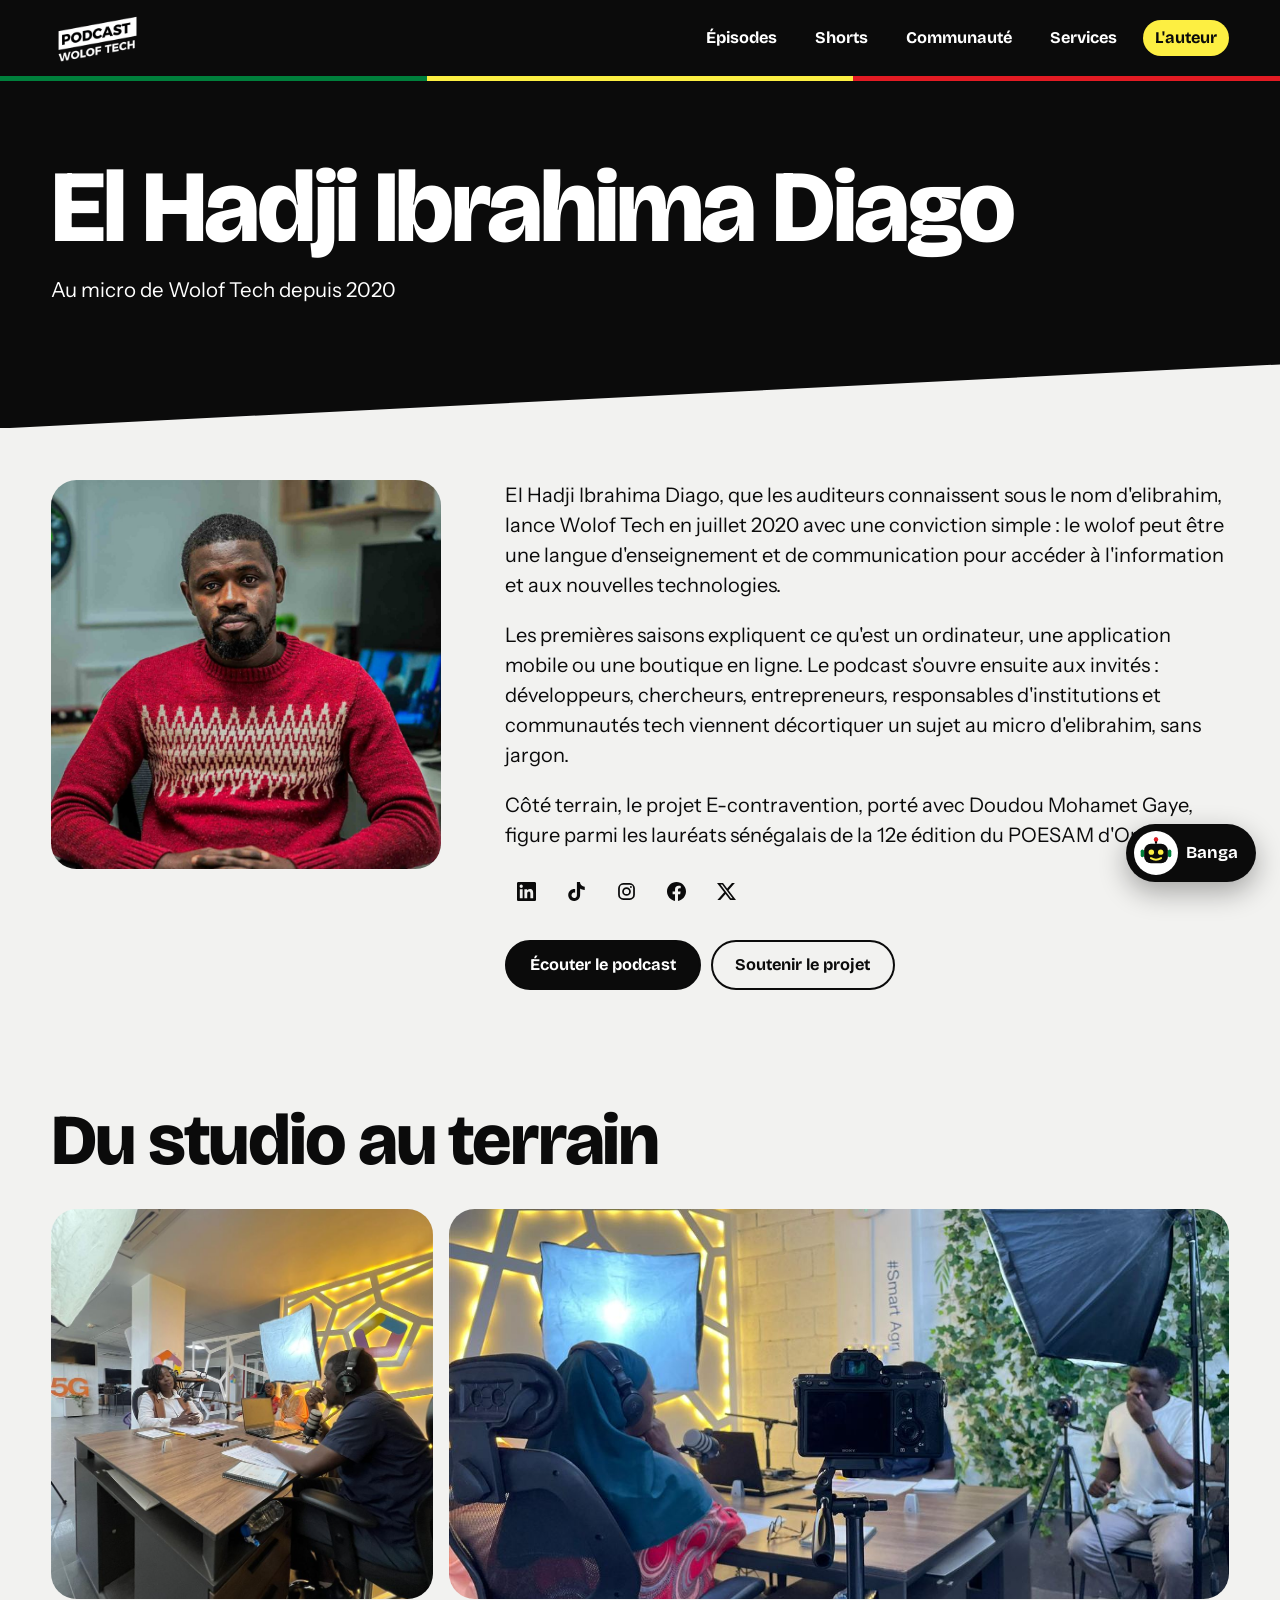
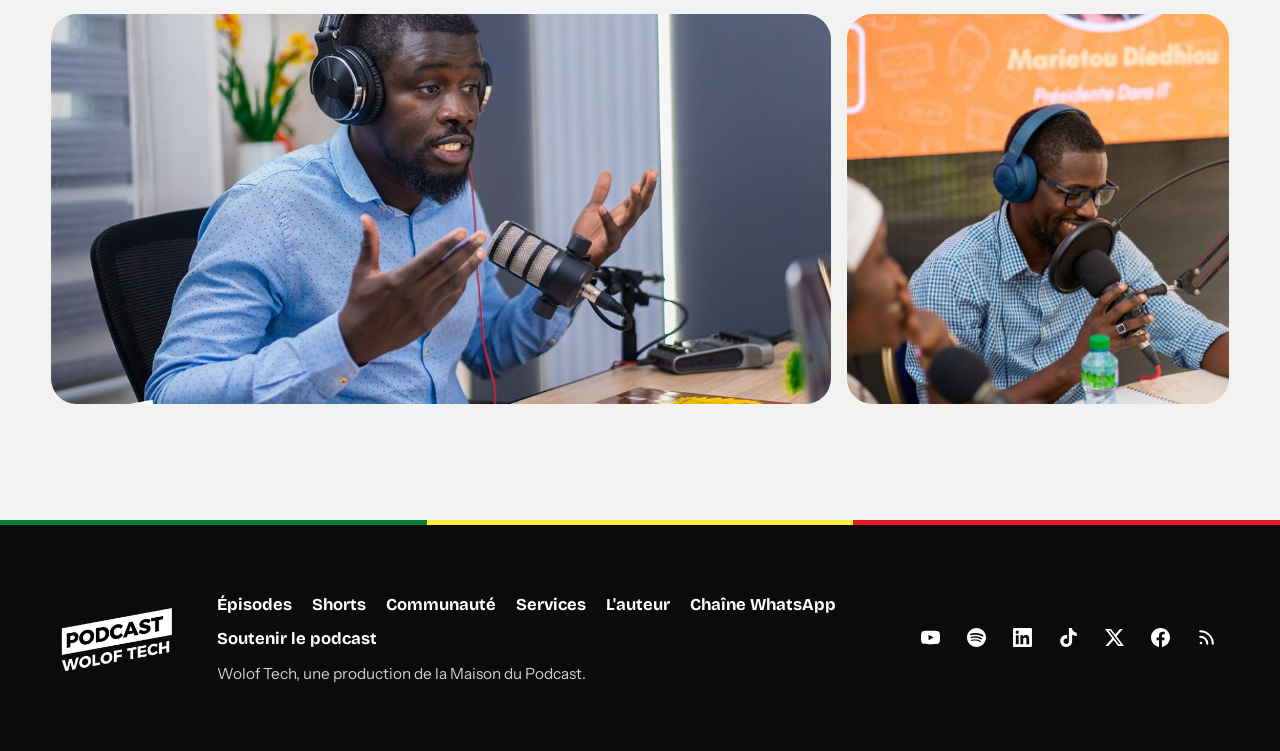
==== commit ce2e1501: "Backend local, Banga, page Services et nouvelles sections - Backend Node sans dependance : episodes " ====
--- a/a-propos.html
+++ b/a-propos.html
@@ -21,6 +21,7 @@
 <script src="data/saisons.js"></script>
 <script src="data/invites.js"></script>
 <script src="data/site.js"></script>
+<script src="data/contenu.js"></script>
 <script src="assets/app.js"></script>
 </body>
 </html>
--- a/assets/style.css
+++ b/assets/style.css
@@ -469,10 +469,10 @@
 
 /* Numéros et initiales en alternance vert, jaune, rouge */
 .index li:nth-child(3n + 1) b { color: var(--green); }
-.index li:nth-child(3n + 2) b { color: var(--ink); background: linear-gradient(transparent 58%, var(--saffron) 58%); }
+.index li:nth-child(3n + 2) b { color: var(--ink); }
 .index li:nth-child(3n) b { color: var(--red); }
 .season:nth-of-type(3n + 1) .num { color: var(--green); }
-.season:nth-of-type(3n + 2) .num { color: var(--ink); background: linear-gradient(transparent 58%, var(--saffron) 58%); }
+.season:nth-of-type(3n + 2) .num { color: var(--ink); }
 .season:nth-of-type(3n) .num { color: var(--red); }
 .avatar { color: var(--white); background: var(--green); }
 .person:nth-child(3n + 2) .avatar { background: var(--saffron); color: var(--ink); }
@@ -500,4 +500,308 @@
 /* Grand bloc noir du diaporama */
 .arrow:hover:not(:disabled) { background: var(--saffron); border-color: var(--saffron); color: var(--ink); }
 .track img { background: #222; }
-.facts .count { color: var(--white); }+.facts .count { color: var(--white); }
+/* ---------- Backend : nouvelles sections ---------- */
+.more-row { display: flex; justify-content: center; margin-top: clamp(26px, 4vw, 44px); }
+
+/* Diaporama : photos plus petites, collées au bord gauche */
+.track { padding-inline: 0 var(--gutter); scroll-padding-inline: 0; }
+.track img { height: clamp(170px, 19vw, 260px); border-radius: 0 clamp(10px, 1.4vw, 18px) clamp(10px, 1.4vw, 18px) 0; }
+.track img + img { border-radius: clamp(10px, 1.4vw, 18px); }
+
+/* Avatars de la communauté */
+.person { grid-template-columns: 76px minmax(0, 1fr); gap: 3px 16px; }
+.avatar, .person:nth-child(3n + 2) .avatar, .person:nth-child(3n) .avatar { width: 76px; height: 76px; object-fit: cover; background: var(--wine-2); border: 3px solid var(--white); box-shadow: 0 0 0 2px var(--ink); }
+
+/* Fil de shorts */
+.shorts { position: relative; }
+.shorts-feed { height: 100%; overflow-y: auto; scroll-snap-type: y mandatory; scrollbar-width: none; background: #000; }
+.shorts-feed::-webkit-scrollbar { display: none; }
+.short { position: relative; height: 100%; overflow: hidden; scroll-snap-align: start; scroll-snap-stop: always; background: #000; }
+.short > img { position: absolute; inset: 0; width: 100%; height: 100%; object-fit: cover; }
+.short-frame { position: absolute; inset: 0; }
+.short-frame iframe { width: 100%; height: 100%; border: 0; }
+.short-tap { position: absolute; inset: 0; z-index: 2; display: grid; place-items: center; width: 100%; padding: 0; border: 0; background: none; touch-action: pan-y; }
+.short-tap .play-big { position: static; pointer-events: none; }
+.short.playing:not(.paused) .short-tap .play-big { opacity: 0; }
+.short-info { position: absolute; left: 14px; right: 14px; bottom: 14px; z-index: 3; color: var(--white); pointer-events: none; }
+.short-info p { margin: 8px 0 0; font: 700 1rem/1.25 var(--head); text-shadow: 0 1px 6px rgba(0, 0, 0, 0.9); }
+.short-info .badge { position: static; display: inline-block; padding: 0.2em 0.6em; border-radius: 4px; background: var(--saffron); color: var(--ink); font: 800 0.8rem/1.3 var(--head); }
+.short-sound { position: absolute; top: 12px; right: 12px; z-index: 3; min-height: 38px; padding: 0.3em 0.9em; border: 0; border-radius: 999px; background: rgba(0, 0, 0, 0.72); color: var(--white); font: 600 0.86rem/1.2 var(--text); }
+.short-sound[hidden] { display: none; }
+.short-arrows { position: absolute; top: 50%; right: -60px; display: grid; gap: 8px; transform: translateY(-50%); }
+.short-hint { position: absolute; left: 50%; top: 14px; z-index: 3; display: flex; align-items: center; gap: 6px; margin: 0; padding: 0.25em 0.8em 0.25em 0.5em; border-radius: 999px; background: rgba(0, 0, 0, 0.72); color: var(--white); font: 600 0.8rem/1.3 var(--text); white-space: nowrap; transform: translateX(-50%); pointer-events: none; }
+.short-hint svg { width: 16px; height: 16px; }
+.shorts.inline { height: min(78vh, 680px); aspect-ratio: 9 / 16; max-width: 100%; justify-self: center; box-shadow: 14px 14px 0 var(--green); border-radius: clamp(14px, 2vw, 24px); }
+.shorts.inline .shorts-feed { border-radius: inherit; }
+.btn-hero { background: var(--saffron); border-color: var(--saffron); color: var(--ink); }
+.btn-hero:hover { background: var(--white); border-color: var(--white); color: var(--ink); }
+.shorts.full { width: min(100%, calc((100dvh - 86px) * 9 / 16)); height: calc(100dvh - 86px); margin-inline: auto; }
+body[data-page='shorts'] { background: var(--ink); }
+body[data-page='shorts'] #foot { display: none; }
+body[data-page='shorts'] .short-arrows .arrow { color: var(--white); border-color: var(--white); }
+
+/* Panels */
+.panels-lead { max-width: 36em; margin: 12px 0 0; }
+.panels { display: grid; grid-template-columns: repeat(auto-fill, minmax(min(100%, 320px), 1fr)); gap: clamp(16px, 2vw, 26px); }
+.panel-card { display: block; overflow: hidden; border-radius: clamp(12px, 1.6vw, 20px); background: var(--white); color: inherit; text-decoration: none; box-shadow: 0 8px 26px rgba(0, 0, 0, 0.07); transition: transform .18s; }
+a.panel-card:hover { transform: translateY(-3px); }
+.panel-card img { width: 100%; aspect-ratio: 3 / 2; object-fit: cover; }
+.panel-txt { padding: 16px 18px 20px; }
+.panel-txt h3 { margin-top: 10px; font-size: 1.3rem; }
+.panel-txt p { margin: 6px 0 0; font-size: 0.97rem; }
+
+/* Services */
+.services { display: grid; gap: clamp(36px, 6vw, 80px); }
+.service { display: grid; grid-template-columns: minmax(0, 0.9fr) minmax(0, 1.1fr); align-items: start; gap: clamp(22px, 5vw, 70px); scroll-margin-top: 110px; }
+.service:nth-child(even) > img { order: 2; }
+.service > img { width: 100%; aspect-ratio: 4 / 3; object-fit: cover; border-radius: clamp(14px, 2vw, 26px); }
+.service h2 { font-size: clamp(1.6rem, 3vw, 2.5rem); }
+.service-facts { display: grid; gap: 14px; margin: 18px 0 0; }
+.service-facts dt { font: 700 1rem/1.3 var(--head); }
+.service-facts dd { margin: 3px 0 0; color: var(--soft); }
+.service h3 { margin-top: 20px; font-size: 1.15rem; }
+.service-list { display: grid; gap: 8px; margin: 10px 0 0; padding: 0 0 0 1.2em; }
+.service-list li::marker { color: var(--green); }
+.services-hero h1 { font-size: clamp(2.2rem, 5.4vw, 4.4rem); max-width: 14em; }
+.services-hero .lead { max-width: 42em; }
+.approach { padding-block: clamp(44px, 7vw, 90px); }
+.approach h2 { max-width: 20em; font-size: clamp(1.8rem, 3.8vw, 3rem); }
+.approach .kicker { display: block; margin-bottom: 8px; color: var(--saffron); font-weight: 600; }
+.approach-grid { display: grid; grid-template-columns: repeat(3, minmax(0, 1fr)); gap: clamp(20px, 3vw, 40px); margin-top: clamp(24px, 4vw, 44px); }
+.approach-card { padding-top: 16px; border-top: 5px solid var(--green); }
+.approach-card:nth-child(2) { border-color: var(--saffron); }
+.approach-card:nth-child(3) { border-color: var(--red); }
+.approach-card h3 { font-size: 1.3rem; }
+.approach-card p { margin: 8px 0 0; color: var(--soft); }
+.contact-box h2 { font-size: clamp(1.6rem, 3.2vw, 2.6rem); }
+.contact-box .btn-row { margin-bottom: 22px; }
+.contact-box a.btn-main { color: var(--ink); }
+
+/* Banga, l'agent virtuel : toujours en bas à droite, au-dessus du lecteur audio */
+.banga { --from-bottom: 18px; position: fixed; right: clamp(12px, 2vw, 24px); bottom: var(--from-bottom); z-index: 45; }
+body.has-player .banga { --from-bottom: calc(var(--bar) + 16px); }
+.banga-open { display: flex; align-items: center; gap: 8px; min-height: 58px; padding: 6px 18px 6px 8px; border: 0; border-radius: 999px; background: var(--ink); color: var(--white); font: 700 1.05rem/1 var(--head); cursor: pointer; box-shadow: 0 10px 28px rgba(0, 0, 0, 0.32); transition: transform .18s; }
+.banga-open[hidden] { display: none; }
+.banga-open:hover { transform: translateY(-2px); }
+.banga svg { display: block; }
+.banga-open > svg { width: 44px; height: 44px; padding: 5px; border-radius: 50%; background: var(--white); color: var(--ink); }
+.banga-panel { display: grid; grid-template-rows: auto minmax(0, 1fr) auto; width: min(380px, calc(100vw - 24px)); height: min(540px, calc(100dvh - var(--from-bottom) - 16px)); overflow: hidden; border-radius: 20px; background: var(--white); color: var(--ink); box-shadow: 0 18px 54px rgba(0, 0, 0, 0.36); }
+.banga-panel[hidden] { display: none; }
+.banga-top { display: flex; align-items: center; gap: 10px; padding: 10px 10px 10px 14px; background: var(--ink); color: var(--white); box-shadow: 0 3px 0 var(--saffron); }
+.banga-top > svg { flex: none; width: 40px; height: 40px; padding: 4px; border-radius: 50%; background: var(--white); color: var(--ink); }
+.banga-top div { flex: 1; min-width: 0; }
+.banga-top b { display: block; font: 700 1.08rem/1.15 var(--head); }
+.banga-top small { display: block; color: #cfcfcc; font-size: 0.82rem; }
+.banga-close { flex: none; display: grid; place-items: center; width: 44px; height: 44px; padding: 0; border: 0; border-radius: 50%; background: none; color: inherit; cursor: pointer; }
+.banga-close:hover { background: #333; }
+.banga-close svg { width: 20px; height: 20px; }
+.banga :focus-visible { outline: 3px solid var(--green); outline-offset: 2px; }
+.banga-top :focus-visible { outline-color: var(--saffron); }
+.banga-log { position: relative; display: flex; flex-direction: column; align-items: stretch; gap: 10px; padding: 14px 12px; overflow-y: auto; overscroll-behavior: contain; }
+.banga-msg { max-width: 88%; padding: 9px 13px; border-radius: 15px; font-size: 0.96rem; line-height: 1.38; overflow-wrap: anywhere; }
+.banga-msg.bot { align-self: flex-start; border-bottom-left-radius: 4px; background: var(--wine); }
+.banga-msg.me { align-self: flex-end; border-bottom-right-radius: 4px; background: var(--ink); color: var(--white); }
+.banga-chips, .banga-acts { display: flex; flex-wrap: wrap; align-items: center; gap: 6px; }
+.banga-chips .chip { min-height: 38px; font-size: 0.88rem; }
+.banga-acts .btn { min-height: 40px; padding-inline: 1em; font-size: 0.9rem; }
+.banga-hit { display: grid; grid-template-columns: 92px minmax(0, 1fr); gap: 10px; padding: 9px; border: 2px solid var(--wine-3); border-radius: 14px; }
+.banga-hit .thumb { align-self: start; width: 100%; }
+.banga-hit .thumb .dur { display: none; }
+.banga-hit .thumb .go { width: 32px; height: 32px; }
+.banga-hit .thumb .go svg { width: 14px; height: 14px; }
+.banga-hit .where { display: block; color: var(--green); font-size: 0.8rem; font-weight: 600; }
+.banga-hit h3 { margin-top: 1px; font-size: 0.96rem; line-height: 1.2; overflow-wrap: anywhere; }
+.banga-hit h3 a { text-decoration: none; }
+.banga-hit h3 a:hover { text-decoration: underline; }
+.banga-hit p { display: -webkit-box; margin: 4px 0 8px; overflow: hidden; color: var(--soft); font-size: 0.84rem; line-height: 1.32; -webkit-box-orient: vertical; -webkit-line-clamp: 3; }
+.banga-form { display: flex; align-items: center; gap: 6px; padding: 10px; border-top: 1px solid var(--wine-3); }
+.banga-form input { flex: 1; min-width: 0; height: 46px; padding: 0 14px; border: 2px solid var(--wine-3); border-radius: 999px; background: #fff; color: var(--ink); font: 400 1rem/1.2 var(--text); }
+.banga-form input:focus { border-color: var(--ink); outline: none; }
+.banga-mic, .banga-send { flex: none; display: grid; place-items: center; width: 46px; height: 46px; padding: 0; border: 2px solid var(--ink); border-radius: 50%; background: none; color: var(--ink); cursor: pointer; }
+.banga-mic[hidden] { display: none; }
+.banga-mic svg, .banga-send svg { width: 21px; height: 21px; }
+.banga-send { background: var(--ink); color: var(--white); }
+.banga-mic:hover { background: var(--ink); color: var(--white); }
+.banga-send:hover { border-color: var(--green); background: var(--green); }
+.banga-mic[aria-pressed='true'] { border-color: var(--red); background: var(--red); color: var(--white); }
+@media (prefers-reduced-motion: no-preference) {
+  .banga-panel:not([hidden]) { animation: banga-up .22s cubic-bezier(.2, .7, .2, 1) both; transform-origin: bottom right; }
+  .banga-msg { animation: enter .3s cubic-bezier(.2, .7, .2, 1) both; }
+  .banga-eye { animation: banga-blink 5s infinite; transform-box: fill-box; transform-origin: center; }
+  .banga-mic[aria-pressed='true'] { animation: banga-pulse 1.2s ease-in-out infinite; }
+  @keyframes banga-up { from { opacity: 0; transform: translateY(12px) scale(.96); } }
+  @keyframes banga-blink { 0%, 95%, 100% { transform: scaleY(1); } 97.5% { transform: scaleY(.1); } }
+  @keyframes banga-pulse { 50% { box-shadow: 0 0 0 8px rgba(227, 27, 35, 0.2); } }
+}
+
+/* Soutenir le podcast */
+.support { padding-top: clamp(40px, 6vw, 76px); }
+.support-box { display: flex; flex-wrap: wrap; align-items: center; justify-content: space-between; gap: 18px clamp(24px, 4vw, 60px); padding: clamp(26px, 4vw, 52px); border-radius: clamp(16px, 2.4vw, 30px); background: var(--saffron); color: var(--ink); }
+.support-box h2 { font-size: clamp(1.8rem, 3.8vw, 3rem); }
+.support-box p { max-width: 36em; margin: 10px 0 0; font-size: 1.1rem; }
+.service-num { display: block; margin-bottom: 8px; font: 800 1.2rem/1 var(--head); color: var(--green); }
+.service:nth-child(2) .service-num { color: var(--ink); }
+.service:nth-child(3) .service-num { color: var(--red); }
+#contact { scroll-margin-top: 110px; }
+.contact-box a { color: var(--saffron); }
+.contact-list { display: grid; gap: 10px; margin: 0; padding: 0; list-style: none; }
+.contact-list a { display: block; padding: 12px 16px; border: 2px solid #3a3a38; border-radius: 12px; color: var(--white); font: 700 clamp(1.05rem, 2vw, 1.3rem)/1.25 var(--head); overflow-wrap: anywhere; text-decoration: none; }
+.contact-list a:hover { border-color: var(--saffron); }
+.contact-list small { display: block; color: var(--saffron); font: 600 0.82rem/1.4 var(--text); }
+
+/* Commentaires */
+.comments { padding-bottom: clamp(50px, 7vw, 90px); }
+.comments h2 { font-size: clamp(1.7rem, 3.6vw, 2.8rem); margin-bottom: 22px; }
+.comments h2 span { color: var(--green); }
+.comment-grid { display: grid; grid-template-columns: minmax(0, 1.2fr) minmax(0, 0.8fr); align-items: start; gap: clamp(24px, 4vw, 56px); }
+.comment-list { display: grid; gap: 0; margin: 0; padding: 0; list-style: none; }
+.comment-list li { padding-block: 16px; border-top: 2px solid var(--wine-3); }
+.comment-list time { margin-left: 10px; color: var(--soft); font-size: 0.9rem; }
+.comment-list p { margin: 6px 0 0; white-space: pre-line; overflow-wrap: anywhere; }
+.comment-form { display: grid; gap: 8px; padding: clamp(18px, 2.4vw, 28px); border-radius: 18px; background: var(--white); box-shadow: 0 8px 26px rgba(0, 0, 0, 0.07); }
+.comment-form label { font-weight: 600; }
+.comment-form input, .comment-form textarea { width: 100%; padding: 11px 13px; border: 2px solid var(--wine-3); border-radius: 10px; background: #fff; color: var(--ink); font: inherit; }
+.comment-form input:focus, .comment-form textarea:focus { border-color: var(--ink); outline: none; }
+.comment-form .btn { justify-self: start; }
+.c-note { margin: 2px 0 6px; font-size: 0.92rem; }
+.c-status { margin: 0; font-weight: 600; min-height: 1.5em; }
+.c-trap { position: absolute; left: -9999px; width: 1px; height: 1px; overflow: hidden; }
+
+@media (max-width: 1000px) {
+  .short-arrows { display: none; }
+}
+@media (max-width: 780px) {
+  .service, .comment-grid, .approach-grid { grid-template-columns: minmax(0, 1fr); }
+  .service:nth-child(even) > img { order: 0; }
+  .shorts.inline { height: min(72vh, 640px); }
+  .shorts.full { width: 100%; }
+}.shorts:has(iframe) .short-hint { display: none; }
+
+/* Cinq liens dans l'en-tête : sur petit écran, le menu défile au doigt */
+@media (max-width: 760px) {
+  .site-head .wrap { gap: 10px; }
+  .site-head .brand { flex: none; }
+  .nav { flex: 1; min-width: 0; justify-content: flex-start; overflow-x: auto; scrollbar-width: none; }
+  .nav::-webkit-scrollbar { display: none; }
+  .nav a { flex: none; white-space: nowrap; }
+}
+
+/* ---------- Animations et effets ---------- */
+@view-transition { navigation: auto; }
+@media (prefers-reduced-motion: no-preference) {
+  html { scroll-behavior: smooth; }
+
+  /* Apparition au défilement */
+  @keyframes rise { from { opacity: 0; transform: translateY(26px); } to { opacity: 1; transform: none; } }
+  .reveal { opacity: 0; }
+  .reveal.in { animation: rise .7s cubic-bezier(.2, .7, .2, 1) var(--d, 0ms) both; }
+
+  /* En-tête : le drapeau se déploie, le logo réagit */
+  @keyframes unroll { from { transform: scaleX(0); } to { transform: scaleX(1); } }
+  .site-head::after { transform-origin: left; animation: unroll .9s cubic-bezier(.2, .7, .2, 1) both; }
+  .site-head { transition: box-shadow .25s; }
+  .site-head.scrolled { box-shadow: 0 10px 28px rgba(0, 0, 0, 0.28); }
+  .brand { transition: transform .25s cubic-bezier(.3, 1.6, .5, 1); }
+  .brand:hover { transform: rotate(-4deg) scale(1.06); }
+  .nav a { transition: background-color .18s, color .18s, transform .18s; }
+  .nav a:hover { transform: translateY(-1px); }
+
+  /* Arrivée sur l'accueil */
+  @keyframes enter { from { opacity: 0; translate: 0 30px; } to { opacity: 1; translate: 0 0; } }
+  @keyframes draw { from { background-size: 0 0.1em; } to { background-size: 100% 0.1em; } }
+  @keyframes plate { from { opacity: 0; transform: rotate(4deg) scale(.94); } to { opacity: 1; transform: rotate(-3.5deg); } }
+  @keyframes bob { 50% { translate: 0 -9px; } }
+  .hero h1 { animation: enter .8s cubic-bezier(.2, .7, .2, 1) both; }
+  .hero h1 em { animation: draw .9s .55s cubic-bezier(.2, .7, .2, 1) both; }
+  .hero .lead { animation: enter .8s .12s cubic-bezier(.2, .7, .2, 1) both; }
+  .hero .btn-row { animation: enter .8s .24s cubic-bezier(.2, .7, .2, 1) both; }
+  .stage > img { animation: enter .9s .1s cubic-bezier(.2, .7, .2, 1) both; }
+  .stage::before { animation: plate 1.1s .1s cubic-bezier(.2, .7, .2, 1) both; }
+  .stage .topics, .pill, .guest-card { transform: translate(calc(var(--mx, 0) * var(--pull, 18px)), calc(var(--my, 0) * var(--pull, 18px))); transition: transform .25s ease-out; }
+  .stage .topics { --pull: -22px; animation: enter .8s .5s cubic-bezier(.2, .7, .2, 1) both; }
+  .pill { --pull: 26px; animation: enter .8s .65s cubic-bezier(.2, .7, .2, 1) both, bob 5s 1.5s ease-in-out infinite; }
+  .guest-card { --pull: 16px; animation: enter .8s .8s cubic-bezier(.2, .7, .2, 1) both, bob 6s 1.7s ease-in-out infinite; }
+  .stage .topics span { transition: transform .2s; }
+  .stage .topics span:hover { transform: scale(1.08); }
+
+  /* Haut des autres pages */
+  @keyframes drift { from { transform: scale(1); } to { transform: scale(1.08); } }
+  .page-hero h1 { animation: enter .8s cubic-bezier(.2, .7, .2, 1) both; }
+  .page-hero .lead, .page-hero .btn-row { animation: enter .8s .14s cubic-bezier(.2, .7, .2, 1) both; }
+  .page-hero { overflow: hidden; }
+  .page-hero.with-photo > img { animation: drift 16s ease-in-out infinite alternate; }
+
+  /* Boutons de lecture : une onde invite à cliquer */
+  @keyframes ring { from { box-shadow: 0 0 0 0 rgba(227, 27, 35, 0.55); } to { box-shadow: 0 0 0 18px rgba(227, 27, 35, 0); } }
+  .pill .play-big, .short:not(.playing) .play-big, .video .play-big { animation: ring 1.9s ease-out infinite; }
+  .play-big { transition: background-color .15s, color .15s, transform .18s cubic-bezier(.3, 1.6, .5, 1); }
+  .play-big:hover, .video button:hover .play-big, .short-tap:hover .play-big { transform: scale(1.1); }
+
+  /* Indication des shorts */
+  @keyframes nudge { 50% { translate: -50% -5px; } }
+  .short-hint { transform: none; translate: -50% 0; animation: nudge 1.6s ease-in-out infinite; }
+
+  /* Boutons et petites commandes */
+  .btn { transition: background-color .18s, color .18s, border-color .18s, transform .18s, box-shadow .18s; }
+  .btn:active, .arrow:active, .chip:active, .mini:active { transform: scale(.95); }
+  .arrow, .chip, .mini, .social { transition: background-color .15s, color .15s, border-color .15s, opacity .15s, transform .18s; }
+
+  @media (hover: hover) {
+    .btn:hover { transform: translateY(-2px); box-shadow: 0 10px 22px rgba(0, 0, 0, 0.2); }
+    .btn:active { transform: scale(.97); }
+    .social:hover, .chip:hover, .ep-pill:hover { transform: translateY(-2px); }
+    .arrow:hover:not(:disabled) { transform: scale(1.08); }
+
+    .thumb { transition: transform .25s, box-shadow .25s; }
+    .vid-card:hover .thumb, .ep-row:hover .thumb { transform: translateY(-4px); box-shadow: 0 16px 30px rgba(0, 0, 0, 0.22); }
+    .thumb:hover .go { transform: scale(1.14) rotate(-6deg); }
+
+    .panel-txt { position: relative; background: var(--white); }
+    .panel-card { transition: transform .25s, box-shadow .25s; }
+    .panel-card:hover { transform: translateY(-5px); box-shadow: 0 20px 40px rgba(0, 0, 0, 0.16); }
+    .panel-card img { transition: transform .5s cubic-bezier(.2, .7, .2, 1); }
+    .panel-card:hover img { transform: scale(1.06); }
+
+    .avatar { transition: transform .25s cubic-bezier(.3, 1.6, .5, 1); }
+    .person:hover .avatar { transform: scale(1.1) rotate(-4deg); }
+
+    .service > img { transition: transform .35s cubic-bezier(.2, .7, .2, 1); }
+    .service:hover > img { transform: scale(1.02) rotate(-1deg); }
+    .contact-list a { transition: border-color .15s, transform .18s; }
+    .contact-list a:hover { transform: translateX(5px); }
+    .platforms a { transition: color .15s, transform .18s; }
+    .platforms a:hover { transform: translateY(-2px); }
+
+    /* Diaporama : la photo survolée ressort */
+    .track img { transition: filter .25s; }
+    .track:hover img { filter: brightness(.6); }
+    .track img:hover { filter: none; }
+  }
+}
+
+/* Bandeau défilant des sujets */
+.ticker { overflow: hidden; background: var(--saffron); color: var(--ink); }
+.ticker > div { display: flex; width: max-content; }
+.ticker span { display: flex; align-items: center; padding-block: 11px; font: 800 clamp(.95rem, 1.5vw, 1.2rem)/1.2 var(--head); white-space: nowrap; }
+.ticker span::after { content: ''; width: 10px; height: 10px; margin-inline: clamp(16px, 2.2vw, 30px); border-radius: 50%; background: var(--green); }
+.ticker span:nth-child(3n + 2)::after { background: var(--ink); }
+.ticker span:nth-child(3n)::after { background: var(--red); }
+[data-count] { display: inline-block; font-variant-numeric: tabular-nums; }
+@media (prefers-reduced-motion: no-preference) {
+  @keyframes slide { to { transform: translateX(-50%); } }
+  .ticker > div { animation: slide 48s linear infinite; }
+  .ticker:hover > div { animation-play-state: paused; }
+}
+@media (prefers-reduced-motion: reduce) {
+  *::before, *::after { animation: none !important; transition: none !important; }
+  .ticker { overflow-x: auto; }
+}
+
+/* Shorts liés aux épisodes */
+.short-ep { display: block; margin-top: 8px; color: var(--white); font: 600 0.9rem/1.3 var(--text); text-shadow: 0 1px 6px rgba(0, 0, 0, 0.9); pointer-events: auto; display: -webkit-box; -webkit-line-clamp: 2; -webkit-box-orient: vertical; overflow: hidden; }
+.short-ep:hover { color: var(--saffron); }
+.side-shorts .shorts.inline { height: min(70vh, 560px); margin: 14px 14px 26px 0; }
+.side-shorts .short-arrows { right: 8px; z-index: 4; color: var(--white); }
+.side-shorts .short-arrows .arrow { width: 42px; height: 42px; background: rgba(0, 0, 0, 0.55); }
+.side-shorts p a { color: var(--green); font-weight: 600; }
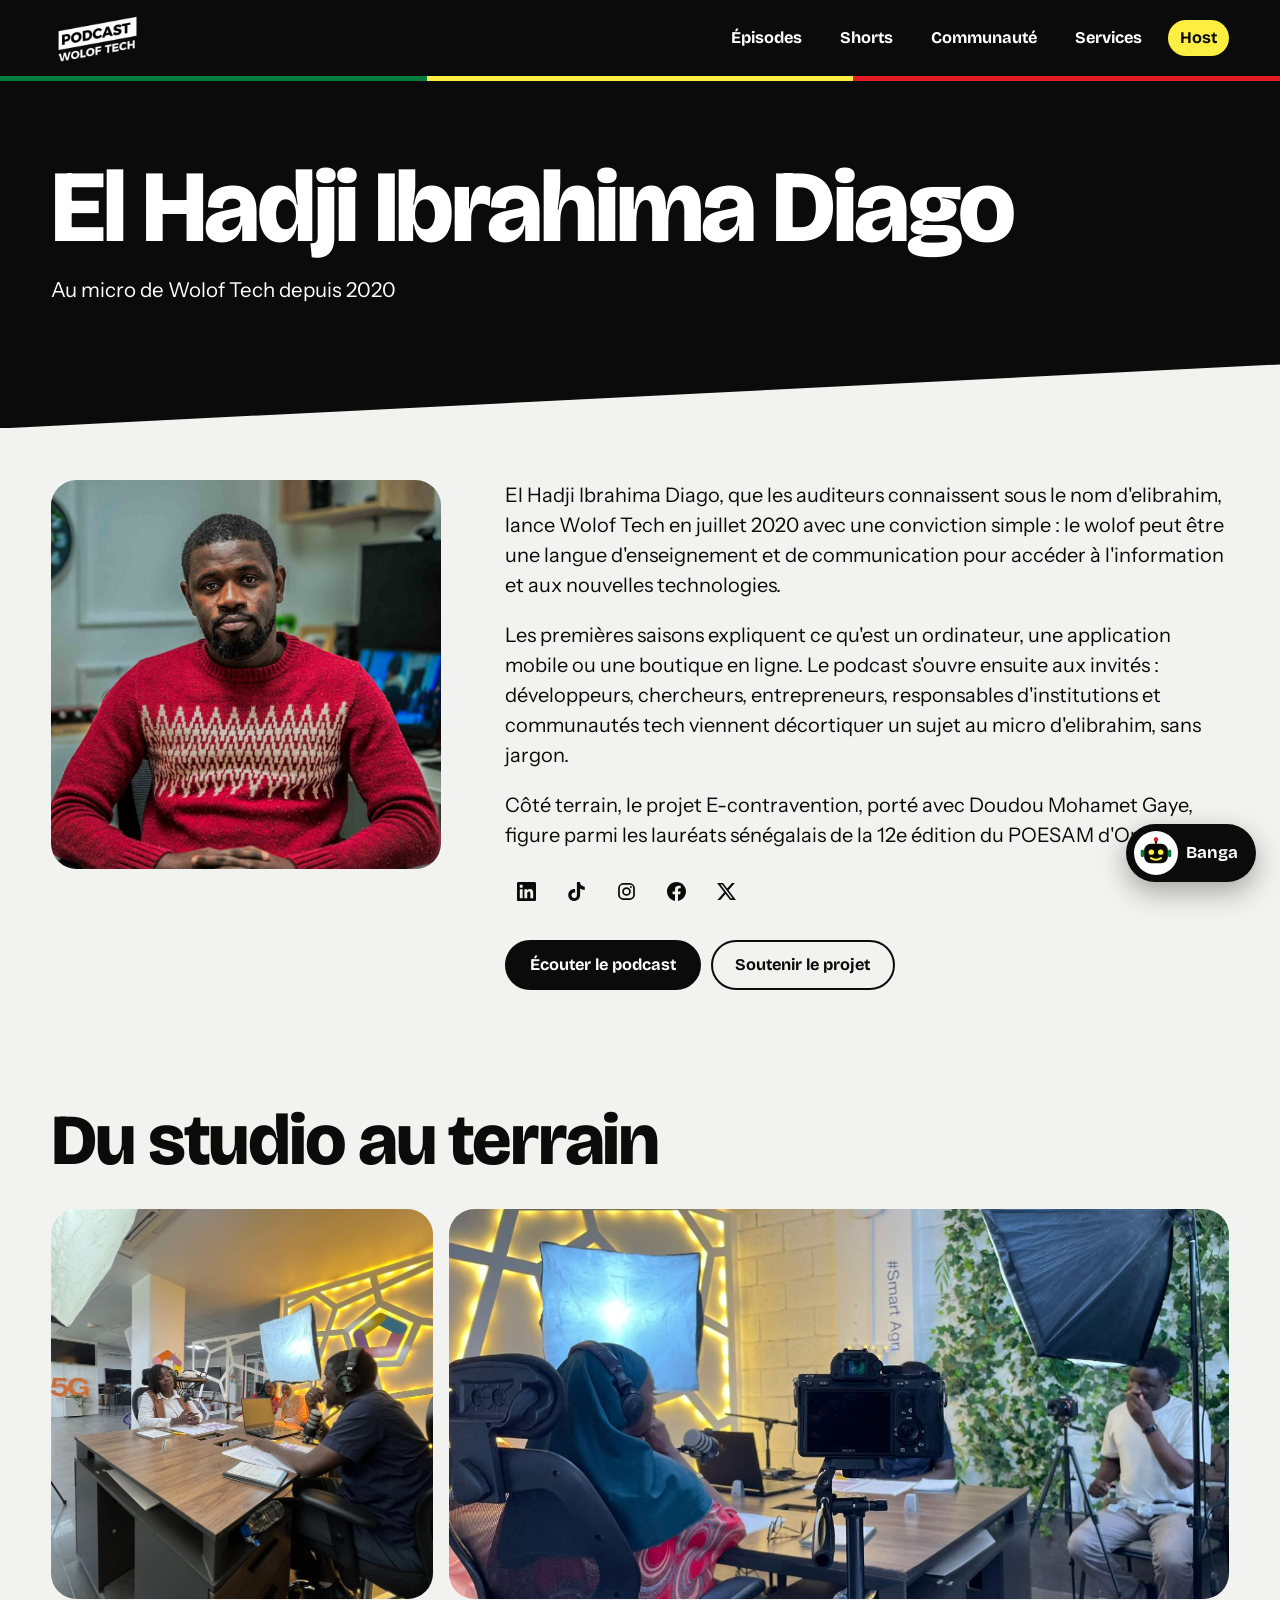
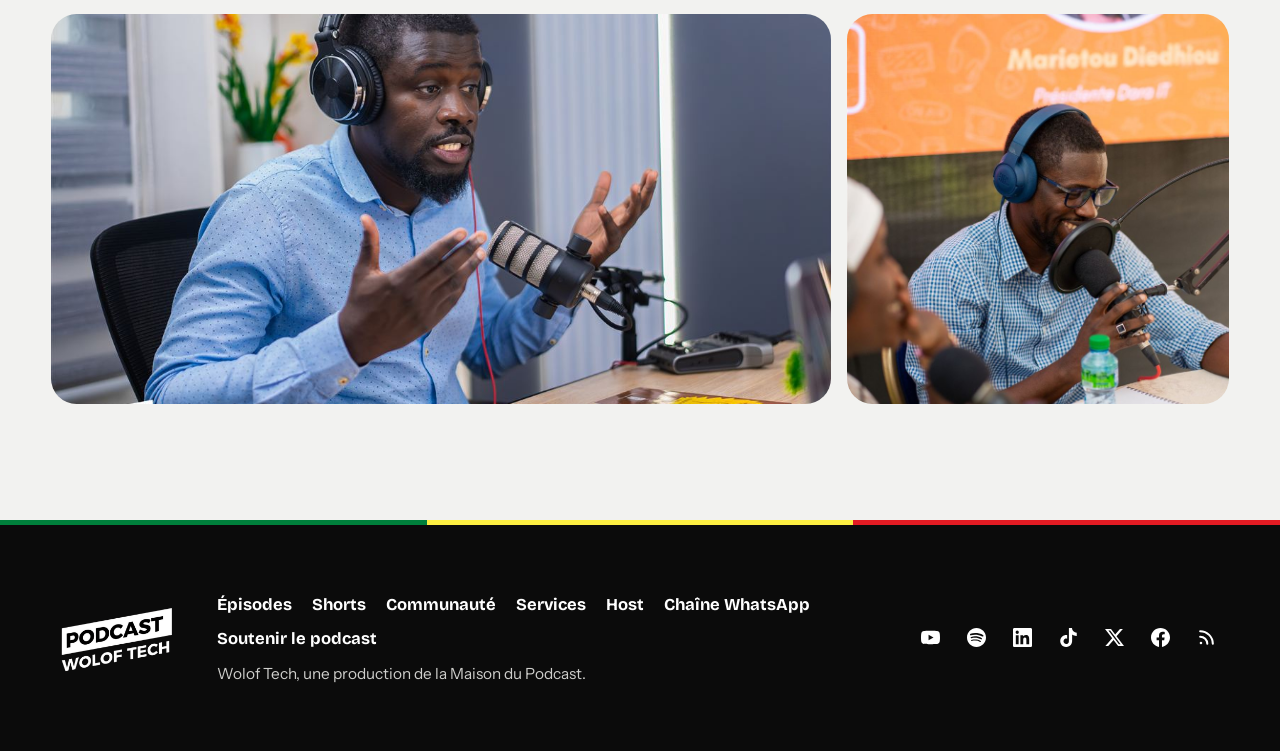
==== commit 4f1b0a89: "Ajoute les photothèques, la page des panels et les fichiers de déploiement - Photothèque par épisode" ====
--- a/a-propos.html
+++ b/a-propos.html
@@ -3,7 +3,7 @@
 <head>
 <meta charset="utf-8">
 <meta name="viewport" content="width=device-width, initial-scale=1">
-<title>L'auteur | Wolof Tech</title>
+<title>Host | Wolof Tech</title>
 <meta name="description" content="Le parcours d'El Hadji Ibrahima Diago, au micro de Wolof Tech depuis 2020.">
 <meta name="theme-color" content="#0b0b0b">
 <link rel="icon" type="image/png" href="assets/favicon.png">
--- a/assets/style.css
+++ b/assets/style.css
@@ -51,7 +51,16 @@
 #head { display: contents; }
 .site-head { position: sticky; top: 0; z-index: 30; background: var(--wine); }
 .site-head .wrap { display: flex; align-items: center; justify-content: space-between; gap: 12px; min-height: 76px; }
-.brand { flex: none; width: 92px; margin-block: -8px; }
+.brand { --logo: 92px; flex: none; display: grid; align-items: center; justify-items: start; width: var(--logo); margin-block: -8px; color: inherit; text-decoration: none; }
+.brand > * { grid-area: 1 / 1; }
+.brand img { width: var(--logo); }
+.brand-word { display: none; }
+.brand-home { width: auto; }
+.brand-home .brand-word { display: block; font: 700 1.02rem/1 var(--head); white-space: nowrap; }
+.brand-home img { visibility: hidden; opacity: 0; }
+.site-head.scrolled .brand-home img { visibility: visible; opacity: 1; }
+.site-head.scrolled .brand-home .brand-word { visibility: hidden; opacity: 0; }
+.menu-btn { display: none; }
 .nav { display: flex; align-items: center; gap: clamp(2px, 1.5vw, 14px); }
 .nav a { padding: 10px 12px; border-radius: 999px; font: 700 1.02rem/1 var(--head); text-decoration: none; transition: background-color .18s, color .18s; }
 .nav a:hover { background: var(--white); color: var(--ink); }
@@ -66,9 +75,7 @@
 .stage { position: relative; margin-bottom: 62px; }
 .stage::before { content: ''; position: absolute; inset: -3% -2% -5% -3%; background: var(--saffron); border-radius: clamp(18px, 2.4vw, 34px); transform: rotate(-3.5deg); }
 .stage > img { position: relative; width: 100%; aspect-ratio: 3 / 2; border-radius: clamp(16px, 2vw, 28px); }
-.stage .topics { position: absolute; top: 14px; right: 14px; display: flex; flex-direction: column; align-items: flex-end; gap: 6px; }
-.stage .topics span { padding: 0.3em 0.8em; border-radius: 999px; background: var(--ink); font: 600 0.88rem/1.2 var(--text); }
-.stage .topics span:first-child { background: var(--saffron); color: var(--ink); }
+.stage img.stage-logo { position: absolute; inset: 14px 14px auto auto; width: clamp(78px, 9vw, 112px); height: auto; aspect-ratio: 5 / 3; object-fit: cover; border-radius: 0; background: none; }
 .pill { position: absolute; right: -6px; bottom: -44px; display: flex; align-items: center; gap: 12px; width: min(330px, 62%); padding: 9px 20px 9px 9px; border-radius: 999px; background: var(--white); color: var(--ink); box-shadow: 0 14px 34px rgba(0, 0, 0, 0.35); }
 .pill .play-big { width: 56px; height: 56px; background: var(--red); color: var(--white); }
 .pill .play-big:hover { background: var(--ink); }
@@ -360,7 +367,7 @@
 }
 @media (max-width: 640px) {
   :root { --bar: 72px; }
-  .brand { width: 74px; }
+  .brand { --logo: 74px; }
   .site-head .wrap { min-height: 64px; gap: 6px; }
   .nav { gap: 0; }
   .nav a { padding: 9px 9px; font-size: 0.93rem; }
@@ -369,7 +376,6 @@
   .pill { right: 4px; bottom: -30px; width: 70%; }
   .pill .play-big { width: 48px; height: 48px; }
   .stage { margin-bottom: 40px; }
-  .stage .topics { display: none; }
   .guest-card { display: none; }
   .latest, .latest.wide { grid-template-columns: minmax(0, 1fr); }
   .teaser { width: min(70%, 260px); box-shadow: 10px 10px 0 var(--red); }
@@ -442,10 +448,6 @@
 /* Haut de l'accueil : la plaque reprend les trois bandes du drapeau */
 .hero h1 em { color: inherit; padding-bottom: 0.06em; background: var(--flag) 0 100% / 100% 0.1em no-repeat; }
 .stage::before { background: var(--flag); }
-.stage .topics span { color: var(--white); }
-.stage .topics span:first-child { background: var(--saffron); }
-.stage .topics span:nth-child(2) { background: var(--green); }
-.stage .topics span:nth-child(3) { background: var(--red); }
 .guest-card span { color: var(--soft); }
 .guest-card, .pill, .platforms { box-shadow: 0 14px 34px rgba(0, 0, 0, 0.16); }
 .platforms a:hover { color: var(--green); }
@@ -550,33 +552,13 @@
 .panel-txt { padding: 16px 18px 20px; }
 .panel-txt h3 { margin-top: 10px; font-size: 1.3rem; }
 .panel-txt p { margin: 6px 0 0; font-size: 0.97rem; }
+.track.panel-track { padding-block: 6px 24px; }
+.panel-track .panel-card:first-child { border-radius: 0 clamp(12px, 1.6vw, 20px) clamp(12px, 1.6vw, 20px) 0; }
+.panel-track .panel-card { flex: none; width: min(82vw, 360px); scroll-snap-align: start; }
+.track.panel-track .panel-card img { width: 100%; height: auto; border-radius: 0; aspect-ratio: 3 / 2; background: none; filter: none; }
+.panels-more { margin-top: 8px; }
 
 /* Services */
-.services { display: grid; gap: clamp(36px, 6vw, 80px); }
-.service { display: grid; grid-template-columns: minmax(0, 0.9fr) minmax(0, 1.1fr); align-items: start; gap: clamp(22px, 5vw, 70px); scroll-margin-top: 110px; }
-.service:nth-child(even) > img { order: 2; }
-.service > img { width: 100%; aspect-ratio: 4 / 3; object-fit: cover; border-radius: clamp(14px, 2vw, 26px); }
-.service h2 { font-size: clamp(1.6rem, 3vw, 2.5rem); }
-.service-facts { display: grid; gap: 14px; margin: 18px 0 0; }
-.service-facts dt { font: 700 1rem/1.3 var(--head); }
-.service-facts dd { margin: 3px 0 0; color: var(--soft); }
-.service h3 { margin-top: 20px; font-size: 1.15rem; }
-.service-list { display: grid; gap: 8px; margin: 10px 0 0; padding: 0 0 0 1.2em; }
-.service-list li::marker { color: var(--green); }
-.services-hero h1 { font-size: clamp(2.2rem, 5.4vw, 4.4rem); max-width: 14em; }
-.services-hero .lead { max-width: 42em; }
-.approach { padding-block: clamp(44px, 7vw, 90px); }
-.approach h2 { max-width: 20em; font-size: clamp(1.8rem, 3.8vw, 3rem); }
-.approach .kicker { display: block; margin-bottom: 8px; color: var(--saffron); font-weight: 600; }
-.approach-grid { display: grid; grid-template-columns: repeat(3, minmax(0, 1fr)); gap: clamp(20px, 3vw, 40px); margin-top: clamp(24px, 4vw, 44px); }
-.approach-card { padding-top: 16px; border-top: 5px solid var(--green); }
-.approach-card:nth-child(2) { border-color: var(--saffron); }
-.approach-card:nth-child(3) { border-color: var(--red); }
-.approach-card h3 { font-size: 1.3rem; }
-.approach-card p { margin: 8px 0 0; color: var(--soft); }
-.contact-box h2 { font-size: clamp(1.6rem, 3.2vw, 2.6rem); }
-.contact-box .btn-row { margin-bottom: 22px; }
-.contact-box a.btn-main { color: var(--ink); }
 
 /* Banga, l'agent virtuel : toujours en bas à droite, au-dessus du lecteur audio */
 .banga { --from-bottom: 18px; position: fixed; right: clamp(12px, 2vw, 24px); bottom: var(--from-bottom); z-index: 45; }
@@ -586,7 +568,7 @@
 .banga-open:hover { transform: translateY(-2px); }
 .banga svg { display: block; }
 .banga-open > svg { width: 44px; height: 44px; padding: 5px; border-radius: 50%; background: var(--white); color: var(--ink); }
-.banga-panel { display: grid; grid-template-rows: auto minmax(0, 1fr) auto; width: min(380px, calc(100vw - 24px)); height: min(540px, calc(100dvh - var(--from-bottom) - 16px)); overflow: hidden; border-radius: 20px; background: var(--white); color: var(--ink); box-shadow: 0 18px 54px rgba(0, 0, 0, 0.36); }
+.banga-panel { display: grid; grid-template-rows: auto minmax(0, 1fr) auto auto; width: min(380px, calc(100vw - 24px)); height: min(540px, calc(100dvh - var(--from-bottom) - 16px)); overflow: hidden; border-radius: 20px; background: var(--white); color: var(--ink); box-shadow: 0 18px 54px rgba(0, 0, 0, 0.36); }
 .banga-panel[hidden] { display: none; }
 .banga-top { display: flex; align-items: center; gap: 10px; padding: 10px 10px 10px 14px; background: var(--ink); color: var(--white); box-shadow: 0 3px 0 var(--saffron); }
 .banga-top > svg { flex: none; width: 40px; height: 40px; padding: 4px; border-radius: 50%; background: var(--white); color: var(--ink); }
@@ -618,6 +600,8 @@
 .banga-form { display: flex; align-items: center; gap: 6px; padding: 10px; border-top: 1px solid var(--wine-3); }
 .banga-form input { flex: 1; min-width: 0; height: 46px; padding: 0 14px; border: 2px solid var(--wine-3); border-radius: 999px; background: #fff; color: var(--ink); font: 400 1rem/1.2 var(--text); }
 .banga-form input:focus { border-color: var(--ink); outline: none; }
+.banga-note { margin: 0; padding: 0 12px 10px; color: var(--soft); font-size: 0.76rem; line-height: 1.3; }
+.banga-note[hidden] { display: none; }
 .banga-mic, .banga-send { flex: none; display: grid; place-items: center; width: 46px; height: 46px; padding: 0; border: 2px solid var(--ink); border-radius: 50%; background: none; color: var(--ink); cursor: pointer; }
 .banga-mic[hidden] { display: none; }
 .banga-mic svg, .banga-send svg { width: 21px; height: 21px; }
@@ -640,15 +624,127 @@
 .support-box { display: flex; flex-wrap: wrap; align-items: center; justify-content: space-between; gap: 18px clamp(24px, 4vw, 60px); padding: clamp(26px, 4vw, 52px); border-radius: clamp(16px, 2.4vw, 30px); background: var(--saffron); color: var(--ink); }
 .support-box h2 { font-size: clamp(1.8rem, 3.8vw, 3rem); }
 .support-box p { max-width: 36em; margin: 10px 0 0; font-size: 1.1rem; }
-.service-num { display: block; margin-bottom: 8px; font: 800 1.2rem/1 var(--head); color: var(--green); }
-.service:nth-child(2) .service-num { color: var(--ink); }
-.service:nth-child(3) .service-num { color: var(--red); }
-#contact { scroll-margin-top: 110px; }
-.contact-box a { color: var(--saffron); }
-.contact-list { display: grid; gap: 10px; margin: 0; padding: 0; list-style: none; }
-.contact-list a { display: block; padding: 12px 16px; border: 2px solid #3a3a38; border-radius: 12px; color: var(--white); font: 700 clamp(1.05rem, 2vw, 1.3rem)/1.25 var(--head); overflow-wrap: anywhere; text-decoration: none; }
-.contact-list a:hover { border-color: var(--saffron); }
-.contact-list small { display: block; color: var(--saffron); font: 600 0.82rem/1.4 var(--text); }
+
+/* Page Services : fond sombre, grand portrait, cartes */
+body[data-page='services'] { --soft: #b9b9b5; background: var(--ink); color: var(--white); }
+.sv-kicker { margin: 0 0 8px; color: var(--saffron); font: 700 0.95rem/1.3 var(--head); }
+.sv-hero { position: relative; isolation: isolate; overflow: hidden; }
+.sv-hero .wrap { display: flex; align-items: center; min-height: min(760px, calc(100vh - 81px)); padding-block: clamp(40px, 6vw, 80px); }
+.sv-hero-txt { position: relative; width: min(100%, 640px); }
+.sv-hero-photo { position: absolute; inset: 0 0 0 auto; z-index: -1; width: min(58%, 900px); height: 100%; object-fit: cover; object-position: 50% 18%; -webkit-mask-image: linear-gradient(90deg, transparent 0, #000 34%), linear-gradient(180deg, #000 82%, transparent 100%); mask-image: linear-gradient(90deg, transparent 0, #000 34%), linear-gradient(180deg, #000 82%, transparent 100%); -webkit-mask-composite: source-in; mask-composite: intersect; }
+.sv-hero h1 { font-size: clamp(2.3rem, 5vw, 4.3rem); }
+.sv-lead { max-width: 37em; margin: 18px 0 26px; color: #dededb; font-size: clamp(1.02rem, 1.5vw, 1.16rem); line-height: 1.5; }
+.sv-main { background: var(--saffron); border-color: var(--saffron); color: var(--ink); }
+.sv-main:hover { background: var(--white); border-color: var(--white); color: var(--ink); }
+body[data-page='services'] .btn:not(.sv-main):hover { background: var(--white); border-color: var(--white); color: var(--ink); }
+.sv-stats { display: flex; flex-wrap: wrap; gap: 12px clamp(22px, 4vw, 44px); margin: clamp(26px, 4vw, 40px) 0 0; padding: 0; list-style: none; color: var(--soft); font-size: 0.95rem; }
+.sv-stats b { display: block; color: var(--white); font: 800 clamp(1.6rem, 3vw, 2.2rem)/1.1 var(--head); }
+.sv-sec { padding-block: clamp(48px, 7vw, 92px); scroll-margin-top: 90px; }
+.sv-alt { background: #131312; }
+.sv-sec h2, .sv-cta h2 { font-size: clamp(1.8rem, 3.6vw, 2.9rem); }
+.sv-head { max-width: 40em; margin: 0 auto clamp(26px, 4vw, 44px); text-align: center; }
+.sv-about { display: grid; grid-template-columns: minmax(0, 0.8fr) minmax(0, 1.2fr); align-items: center; gap: clamp(26px, 5vw, 70px); }
+.sv-about > img { width: 100%; height: auto; border-radius: clamp(14px, 2vw, 24px); }
+.sv-text { max-width: 40em; margin: 14px 0 0; color: var(--soft); }
+.sv-checks { display: grid; grid-template-columns: repeat(2, minmax(0, 1fr)); gap: 10px 20px; margin: 20px 0 0; padding: 0; list-style: none; }
+.sv-checks li { display: flex; align-items: center; gap: 9px; font-weight: 500; }
+.sv-checks svg { flex: none; width: 20px; height: 20px; color: var(--saffron); }
+.sv-info { display: grid; grid-template-columns: repeat(2, minmax(0, 1fr)); gap: 14px 20px; margin: 22px 0 0; padding: 18px 20px; border: 1px solid #2c2c2a; border-radius: 16px; background: #161615; }
+.sv-info dt { color: var(--soft); font-size: 0.86rem; }
+.sv-info dd { margin: 2px 0 0; font-weight: 600; }
+.sv-card { border: 1px solid #2c2c2a; border-radius: 16px; background: #1a1a19; scroll-margin-top: 100px; }
+.sv-cards, .sv-steps, .sv-works { display: grid; grid-template-columns: repeat(3, minmax(0, 1fr)); gap: clamp(14px, 2vw, 24px); }
+.sv-cards .sv-card { padding: clamp(20px, 2.4vw, 28px); }
+.sv-icon { display: block; width: 40px; height: 40px; margin-bottom: 14px; color: var(--saffron); }
+.sv-card h3 { font-size: clamp(1.18rem, 1.8vw, 1.38rem); line-height: 1.2; }
+.sv-card dl { margin: 14px 0 0; }
+.sv-card dt { margin-top: 14px; font: 700 0.95rem/1.3 var(--head); }
+.sv-card dd { margin: 3px 0 0; color: var(--soft); font-size: 0.95rem; line-height: 1.45; }
+.sv-card ul { display: grid; gap: 7px; margin: 7px 0 0; padding: 0 0 0 1.1em; color: var(--soft); font-size: 0.95rem; line-height: 1.45; }
+.sv-card li::marker { color: var(--saffron); }
+.sv-card li b { color: var(--white); }
+.sv-step { padding: 22px 24px; border-top: 4px solid var(--green); border-radius: 0 0 16px 16px; }
+.sv-step:nth-child(2) { border-top-color: var(--saffron); }
+.sv-step:nth-child(3) { border-top-color: var(--red); }
+.sv-step p { margin: 8px 0 0; color: var(--soft); }
+.sv-work { display: block; overflow: hidden; color: inherit; text-decoration: none; }
+a.sv-work:hover { border-color: var(--saffron); }
+.sv-work img { width: 100%; height: auto; aspect-ratio: 3 / 2; object-fit: cover; }
+.sv-work > div { padding: 14px 18px 18px; }
+.sv-work span { color: var(--saffron); font-size: 0.86rem; font-weight: 600; }
+.sv-work h3 { margin-top: 3px; font-size: 1.15rem; }
+.sv-work p { margin: 4px 0 0; color: var(--soft); font-size: 0.93rem; }
+.sv-cta { position: relative; isolation: isolate; overflow: hidden; scroll-margin-top: 80px; text-align: center; }
+.sv-cta > img { position: absolute; inset: 0; z-index: -2; width: 100%; height: 100%; object-fit: cover; }
+.sv-cta::before { content: ''; position: absolute; inset: 0; z-index: -1; background: rgba(11, 11, 11, 0.8); }
+.sv-cta .wrap { padding-block: clamp(52px, 8vw, 96px); }
+.sv-cta h2 { max-width: 22em; margin: 0 auto 22px; }
+.sv-cta p { margin: 18px 0 0; color: #dededb; }
+.sv-contacts { display: flex; flex-wrap: wrap; justify-content: center; gap: 10px; margin: 22px 0 0; padding: 0; list-style: none; }
+.sv-contacts a { display: block; padding: 10px 18px; border: 1px solid #55554f; border-radius: 12px; background: rgba(11, 11, 11, 0.6); font: 700 1.02rem/1.25 var(--head); overflow-wrap: anywhere; text-decoration: none; }
+.sv-contacts a:hover { border-color: var(--saffron); }
+.sv-contacts small { display: block; color: var(--saffron); font: 600 0.8rem/1.4 var(--text); }
+body[data-page='services'] :focus-visible { outline-color: var(--saffron); }
+body[data-page='services'] .banga-open { box-shadow: 0 0 0 1px #55554f, 0 10px 28px rgba(0, 0, 0, 0.5); }
+body[data-page='services'] .banga :focus-visible { outline-color: var(--green); }
+@media (max-width: 980px) {
+  .sv-hero .wrap { display: block; min-height: 0; padding-top: 0; }
+  .sv-hero-photo { position: static; display: block; width: 100%; height: clamp(360px, 75vw, 620px); object-position: 50% 12%; -webkit-mask-image: linear-gradient(180deg, #000 72%, transparent 100%); mask-image: linear-gradient(180deg, #000 72%, transparent 100%); -webkit-mask-composite: source-over; mask-composite: add; }
+  .sv-cards, .sv-steps { grid-template-columns: minmax(0, 1fr); }
+  .sv-works { grid-template-columns: repeat(2, minmax(0, 1fr)); }
+}
+@media (max-width: 780px) {
+  .sv-about, .sv-checks, .sv-works { grid-template-columns: minmax(0, 1fr); }
+  .sv-head { text-align: left; }
+}
+@media (prefers-reduced-motion: no-preference) {
+  .sv-card { transition: border-color .18s, transform .22s cubic-bezier(.2, .7, .2, 1); }
+  .sv-cards .sv-card:hover, a.sv-work:hover { transform: translateY(-4px); border-color: #55554f; }
+  .sv-hero-txt { animation: enter .8s cubic-bezier(.2, .7, .2, 1) both; }
+}
+
+/* Photothèque d'un épisode */
+.ep-photos-sec { margin-top: clamp(26px, 4vw, 42px); }
+.ep-photos { display: grid; grid-template-columns: repeat(4, minmax(0, 1fr)); grid-auto-rows: clamp(78px, 10.5vw, 132px); grid-auto-flow: dense; gap: clamp(6px, 0.8vw, 10px); }
+.ep-photo { display: block; padding: 0; border: 0; border-radius: clamp(8px, 1vw, 12px); overflow: hidden; background: var(--wine-3); cursor: zoom-in; }
+.ep-photo img { display: block; width: 100%; height: 100%; object-fit: cover; }
+.ep-photo:nth-child(5n + 1) { grid-column: span 2; grid-row: span 2; }
+.ep-photos[data-n='1'] .ep-photo { grid-column: 1 / -1; grid-row: span 3; }
+.ep-photos[data-n='2'] .ep-photo { grid-column: span 2; grid-row: span 2; }
+.ep-photos[data-n='3'] .ep-photo:not(:first-child), .ep-photos[data-n='4'] .ep-photo:nth-child(2) { grid-column: span 2; }
+.ep-photo:focus-visible { outline: 3px solid var(--green); outline-offset: 2px; }
+
+/* Visionneuse de photos */
+.viewer { width: 100vw; max-width: none; height: 100dvh; max-height: none; margin: 0; padding: 0; border: 0; overflow: hidden; background: rgba(5, 5, 5, 0.94); color: var(--white); }
+.viewer::backdrop { background: rgba(5, 5, 5, 0.94); }
+/* Le glissement change de photo : il ne doit pas déclencher le retour en arrière du navigateur. */
+html:has(.viewer[open]), html:has(.viewer[open]) body { overflow: hidden; overscroll-behavior: none; }
+.viewer { overscroll-behavior: none; touch-action: pinch-zoom; }
+.viewer[open] { display: grid; grid-template-columns: auto minmax(0, 1fr) auto; align-items: center; }
+.viewer figure { display: flex; flex-direction: column; align-items: center; justify-content: center; gap: 10px; height: 100dvh; margin: 0; padding: clamp(14px, 3vh, 34px) 8px; }
+.viewer img { min-height: 0; max-width: 100%; max-height: calc(100dvh - 90px); border-radius: 8px; object-fit: contain; }
+.viewer figcaption { max-width: 60em; color: #dededb; font-size: 0.95rem; text-align: center; }
+.viewer-nav, .viewer-shut { display: grid; place-items: center; width: 50px; height: 50px; padding: 0; border: 0; border-radius: 50%; background: rgba(255, 255, 255, 0.14); color: var(--white); cursor: pointer; }
+.viewer-nav { margin-inline: clamp(6px, 2vw, 24px); }
+.viewer-nav:hover, .viewer-shut:hover { background: var(--saffron); color: var(--ink); }
+.viewer-nav svg, .viewer-shut svg { width: 22px; height: 22px; }
+.viewer-shut { position: absolute; top: 12px; right: 12px; z-index: 1; }
+.viewer.single .viewer-nav { visibility: hidden; }
+.viewer :focus-visible { outline: 3px solid var(--saffron); outline-offset: 2px; }
+@media (max-width: 620px) {
+  .viewer[open] { grid-template-columns: minmax(0, 1fr); }
+  .viewer-nav { position: absolute; bottom: 10px; z-index: 1; width: 46px; height: 46px; margin: 0; }
+  .viewer-nav.prev { left: 12px; }
+  .viewer-nav.next { right: 12px; }
+  .viewer figure { padding-bottom: 66px; }
+  .viewer img { max-height: calc(100dvh - 130px); }
+  .viewer figcaption { padding-inline: 58px; font-size: 0.86rem; }
+}
+@media (prefers-reduced-motion: no-preference) {
+  .ep-photo img { transition: transform .35s cubic-bezier(.2, .7, .2, 1); }
+  .ep-photo:hover img { transform: scale(1.05); }
+  .viewer[open] { animation: enter .2s ease-out both; }
+}
 
 /* Commentaires */
 .comments { padding-bottom: clamp(50px, 7vw, 90px); }
@@ -672,19 +768,25 @@
   .short-arrows { display: none; }
 }
 @media (max-width: 780px) {
-  .service, .comment-grid, .approach-grid { grid-template-columns: minmax(0, 1fr); }
-  .service:nth-child(even) > img { order: 0; }
+  .comment-grid { grid-template-columns: minmax(0, 1fr); }
   .shorts.inline { height: min(72vh, 640px); }
   .shorts.full { width: 100%; }
 }.shorts:has(iframe) .short-hint { display: none; }
 
-/* Cinq liens dans l'en-tête : sur petit écran, le menu défile au doigt */
+/* La bande noire devient translucide au défilement : le texte blanc reste lisible sur fond clair */
+.site-head.scrolled { background: rgba(11, 11, 11, 0.58); -webkit-backdrop-filter: blur(12px); backdrop-filter: blur(12px); }
+.site-head.scrolled.menu-open { background: var(--ink); }
+
+/* Menu hamburger sur téléphone */
 @media (max-width: 760px) {
-  .site-head .wrap { gap: 10px; }
-  .site-head .brand { flex: none; }
-  .nav { flex: 1; min-width: 0; justify-content: flex-start; overflow-x: auto; scrollbar-width: none; }
-  .nav::-webkit-scrollbar { display: none; }
-  .nav a { flex: none; white-space: nowrap; }
+  .menu-btn { flex: none; display: grid; align-content: center; justify-items: center; gap: 5px; width: 48px; height: 48px; padding: 0; border: 0; border-radius: 12px; background: none; color: inherit; cursor: pointer; }
+  .menu-btn span { display: block; width: 26px; height: 3px; border-radius: 2px; background: currentColor; }
+  .menu-open .menu-btn span:nth-child(1) { transform: translateY(8px) rotate(45deg); }
+  .menu-open .menu-btn span:nth-child(2) { opacity: 0; }
+  .menu-open .menu-btn span:nth-child(3) { transform: translateY(-8px) rotate(-45deg); }
+  .nav { position: absolute; top: 100%; left: 0; right: 0; display: none; flex-direction: column; align-items: stretch; gap: 4px; max-height: calc(100dvh - 69px); overflow-y: auto; padding: 10px var(--gutter) 16px; background: var(--ink); box-shadow: 0 16px 30px rgba(0, 0, 0, 0.35); }
+  .menu-open .nav { display: flex; }
+  .nav a { display: flex; align-items: center; min-height: 48px; padding: 8px 14px; border-radius: 12px; font-size: 1.1rem; }
 }
 
 /* ---------- Animations et effets ---------- */
@@ -700,7 +802,10 @@
   /* En-tête : le drapeau se déploie, le logo réagit */
   @keyframes unroll { from { transform: scaleX(0); } to { transform: scaleX(1); } }
   .site-head::after { transform-origin: left; animation: unroll .9s cubic-bezier(.2, .7, .2, 1) both; }
-  .site-head { transition: box-shadow .25s; }
+  .site-head { transition: box-shadow .25s, background-color .25s; }
+  .brand-word, .brand-home img { transition: opacity .25s, visibility .25s; }
+  .menu-btn span { transition: transform .2s, opacity .2s; }
+  .menu-open .nav { animation: enter .22s cubic-bezier(.2, .7, .2, 1) both; }
   .site-head.scrolled { box-shadow: 0 10px 28px rgba(0, 0, 0, 0.28); }
   .brand { transition: transform .25s cubic-bezier(.3, 1.6, .5, 1); }
   .brand:hover { transform: rotate(-4deg) scale(1.06); }
@@ -718,12 +823,10 @@
   .hero .btn-row { animation: enter .8s .24s cubic-bezier(.2, .7, .2, 1) both; }
   .stage > img { animation: enter .9s .1s cubic-bezier(.2, .7, .2, 1) both; }
   .stage::before { animation: plate 1.1s .1s cubic-bezier(.2, .7, .2, 1) both; }
-  .stage .topics, .pill, .guest-card { transform: translate(calc(var(--mx, 0) * var(--pull, 18px)), calc(var(--my, 0) * var(--pull, 18px))); transition: transform .25s ease-out; }
-  .stage .topics { --pull: -22px; animation: enter .8s .5s cubic-bezier(.2, .7, .2, 1) both; }
+  .stage img.stage-logo, .pill, .guest-card { transform: translate(calc(var(--mx, 0) * var(--pull, 18px)), calc(var(--my, 0) * var(--pull, 18px))); transition: transform .25s ease-out; }
+  .stage img.stage-logo { --pull: -22px; animation: enter .8s .5s cubic-bezier(.2, .7, .2, 1) both; }
   .pill { --pull: 26px; animation: enter .8s .65s cubic-bezier(.2, .7, .2, 1) both, bob 5s 1.5s ease-in-out infinite; }
   .guest-card { --pull: 16px; animation: enter .8s .8s cubic-bezier(.2, .7, .2, 1) both, bob 6s 1.7s ease-in-out infinite; }
-  .stage .topics span { transition: transform .2s; }
-  .stage .topics span:hover { transform: scale(1.08); }
 
   /* Haut des autres pages */
   @keyframes drift { from { transform: scale(1); } to { transform: scale(1.08); } }
@@ -766,10 +869,6 @@
     .avatar { transition: transform .25s cubic-bezier(.3, 1.6, .5, 1); }
     .person:hover .avatar { transform: scale(1.1) rotate(-4deg); }
 
-    .service > img { transition: transform .35s cubic-bezier(.2, .7, .2, 1); }
-    .service:hover > img { transform: scale(1.02) rotate(-1deg); }
-    .contact-list a { transition: border-color .15s, transform .18s; }
-    .contact-list a:hover { transform: translateX(5px); }
     .platforms a { transition: color .15s, transform .18s; }
     .platforms a:hover { transform: translateY(-2px); }
 
